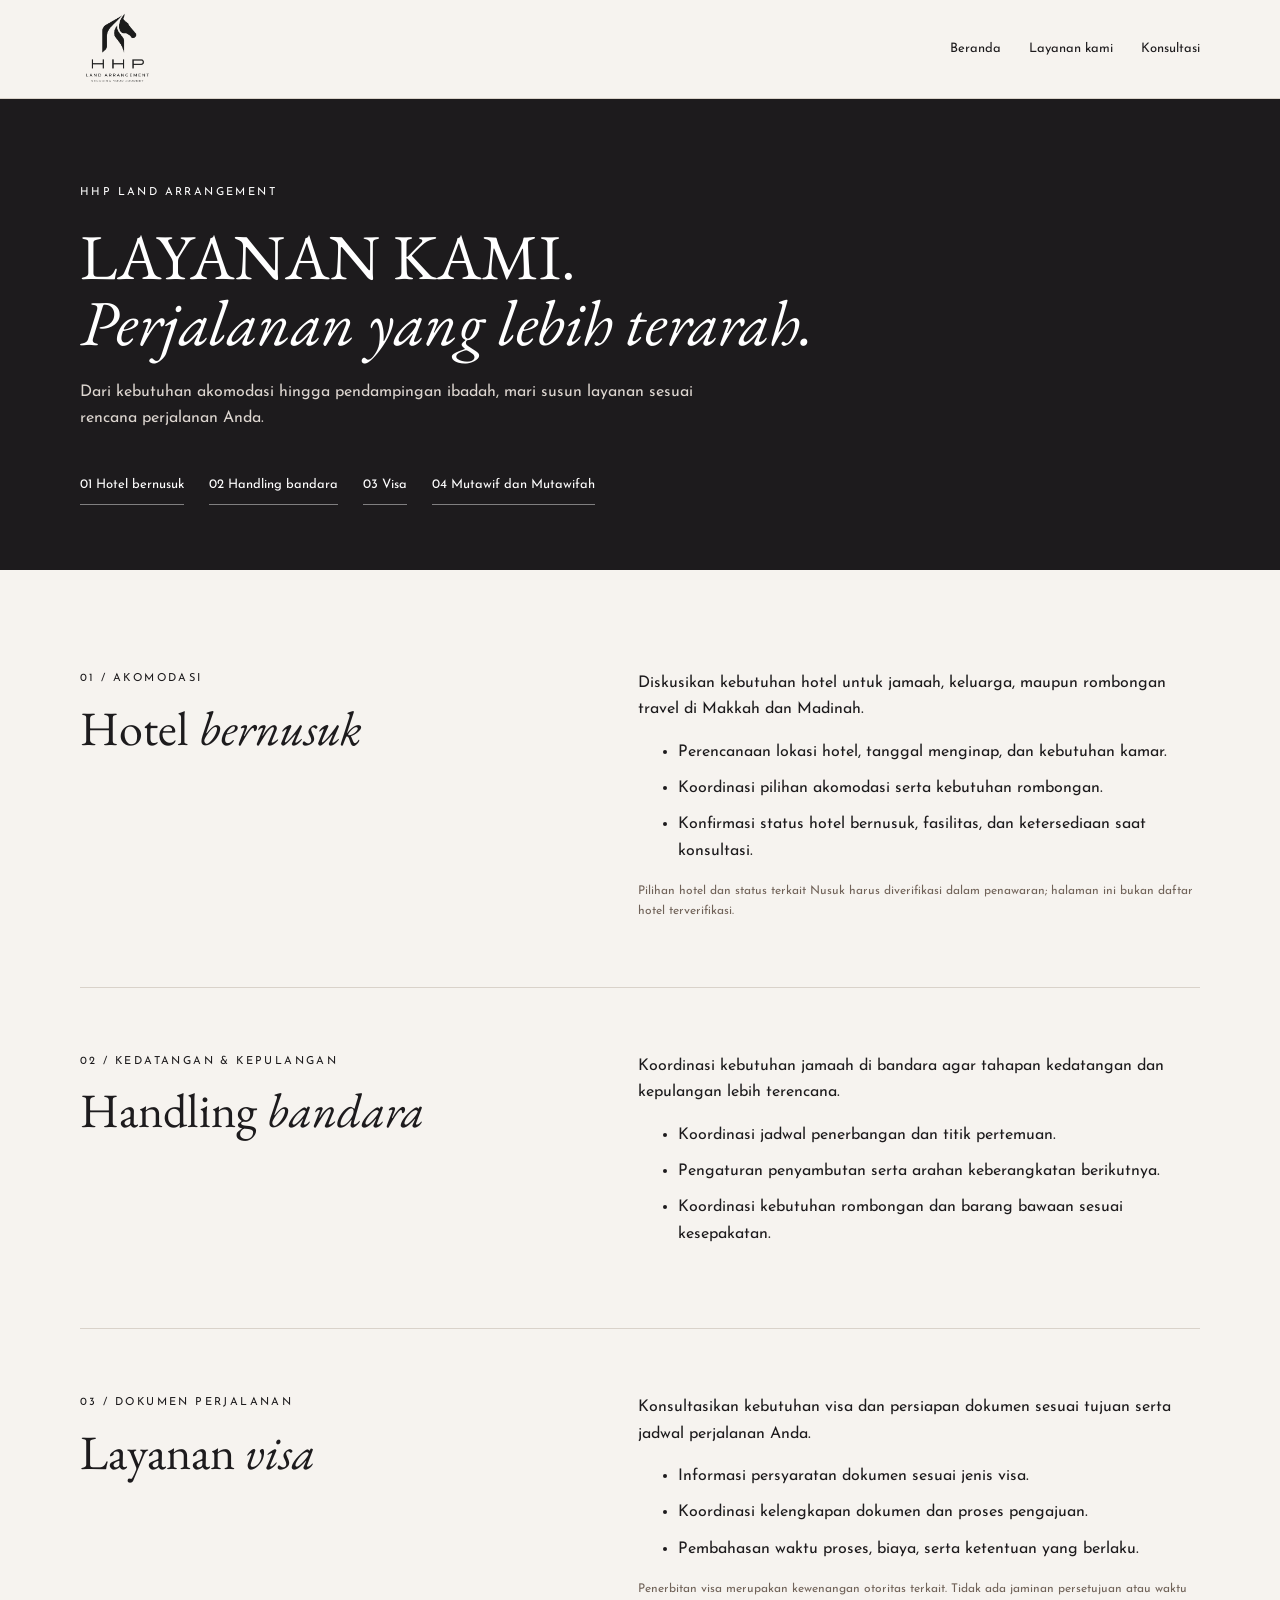
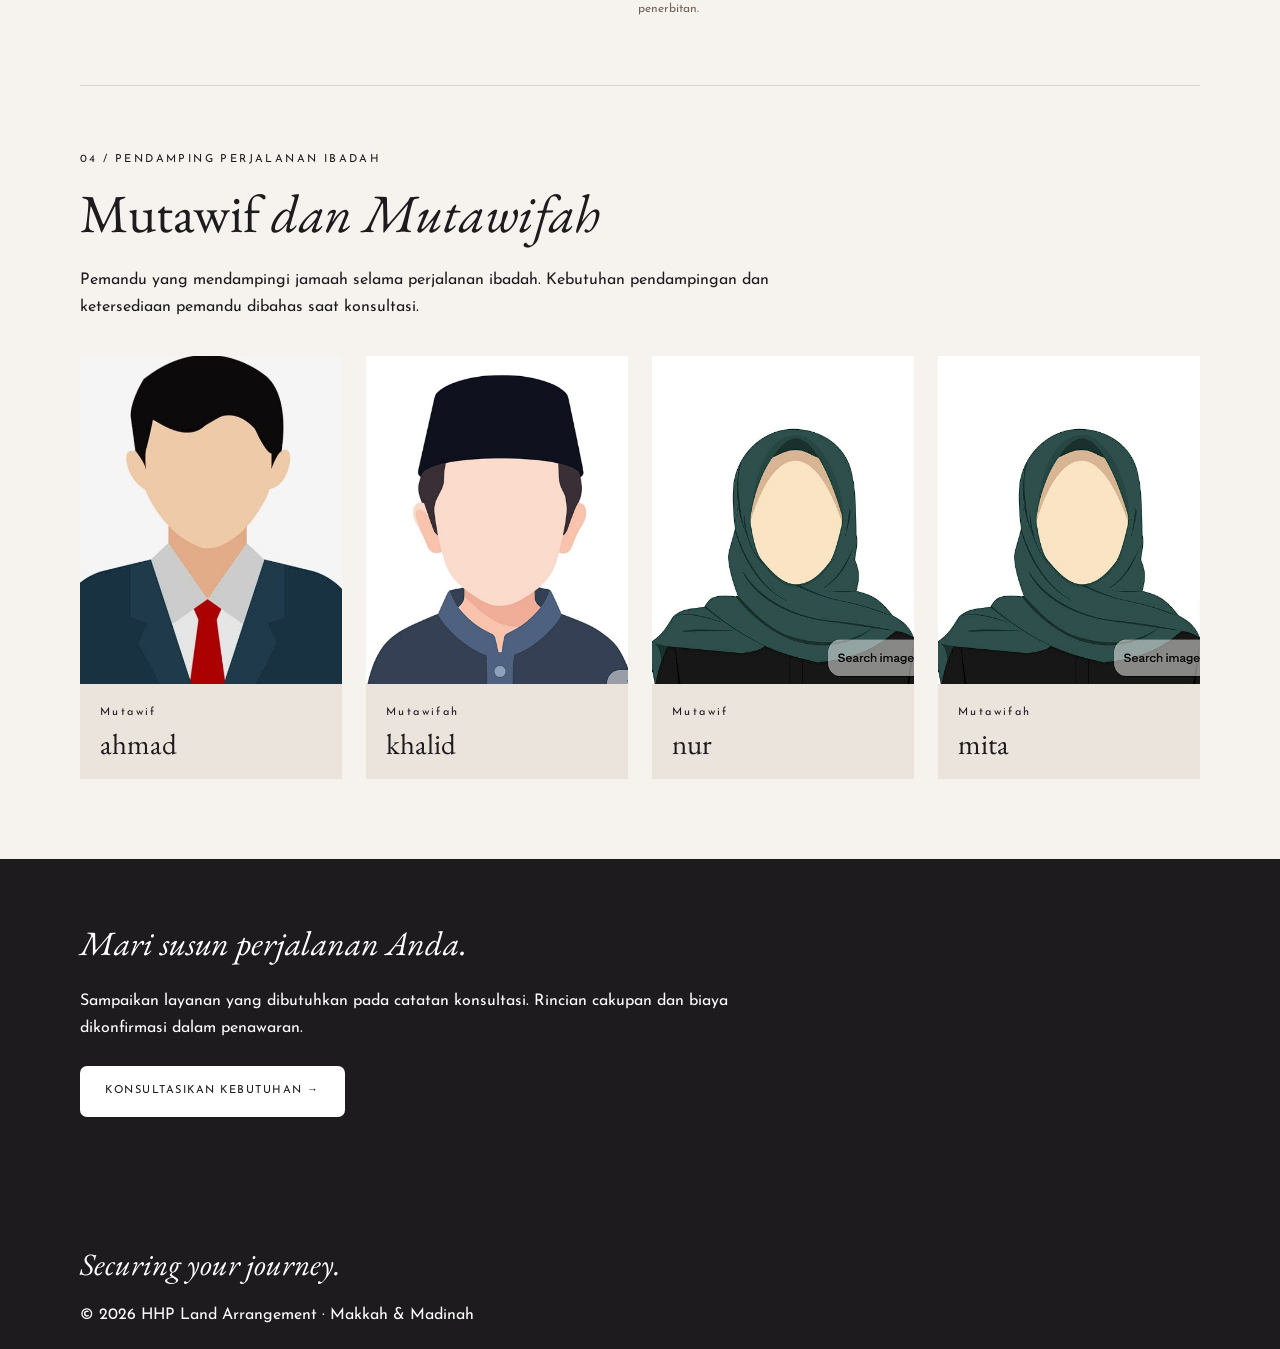
==== layanan.html @ d2921455 "update layanan kami" ====
<!doctype html><html lang="id"><head><meta charset="utf-8"><meta name="viewport" content="width=device-width,initial-scale=1"><title>Layanan kami — HHP Land Arrangement</title><link rel="icon" href="assets/logo-dark.png"><link rel="stylesheet" href="css/hhp.css"><link rel="stylesheet" href="css/services.css"></head><body><a class="skip" href="#main">Langsung ke konten</a><header class="page-header"><a class="page-brand" href="index.html"><img src="assets/logo-dark.png" alt="HHP Land Arrangement"></a><nav aria-label="Navigasi utama"><a href="index.html">Beranda</a><a href="layanan.html">Layanan kami</a><a href="index.html#konsultasi">Konsultasi</a></nav></header><main id="main">
<section class="service-hero section-dark"><div class="container"><p class="eyebrow">HHP LAND ARRANGEMENT</p><h1>LAYANAN KAMI.<br><em>Perjalanan yang lebih terarah.</em></h1><p>Dari kebutuhan akomodasi hingga pendampingan ibadah, mari susun layanan sesuai rencana perjalanan Anda.</p><nav class="service-jumps" aria-label="Daftar layanan"><a href="#hotel">01 Hotel bernusuk</a><a href="#bandara">02 Handling bandara</a><a href="#visa">03 Visa</a><a href="#pemandu">04 Mutawif dan Mutawifah</a></nav></div></section>
<div class="container service-details">
<section id="hotel" class="service-detail"><div><p class="eyebrow">01 / AKOMODASI</p><h2>Hotel <em>bernusuk</em></h2></div><div><p>Diskusikan kebutuhan hotel untuk jamaah, keluarga, maupun rombongan travel di Makkah dan Madinah.</p><ul><li>Perencanaan lokasi hotel, tanggal menginap, dan kebutuhan kamar.</li><li>Koordinasi pilihan akomodasi serta kebutuhan rombongan.</li><li>Konfirmasi status hotel bernusuk, fasilitas, dan ketersediaan saat konsultasi.</li></ul><p class="service-note">Pilihan hotel dan status terkait Nusuk harus diverifikasi dalam penawaran; halaman ini bukan daftar hotel terverifikasi.</p></div></section>
<section id="bandara" class="service-detail"><div><p class="eyebrow">02 / KEDATANGAN & KEPULANGAN</p><h2>Handling <em>bandara</em></h2></div><div><p>Koordinasi kebutuhan jamaah di bandara agar tahapan kedatangan dan kepulangan lebih terencana.</p><ul><li>Koordinasi jadwal penerbangan dan titik pertemuan.</li><li>Pengaturan penyambutan serta arahan keberangkatan berikutnya.</li><li>Koordinasi kebutuhan rombongan dan barang bawaan sesuai kesepakatan.</li></ul></div></section>
<section id="visa" class="service-detail"><div><p class="eyebrow">03 / DOKUMEN PERJALANAN</p><h2>Layanan <em>visa</em></h2></div><div><p>Konsultasikan kebutuhan visa dan persiapan dokumen sesuai tujuan serta jadwal perjalanan Anda.</p><ul><li>Informasi persyaratan dokumen sesuai jenis visa.</li><li>Koordinasi kelengkapan dokumen dan proses pengajuan.</li><li>Pembahasan waktu proses, biaya, serta ketentuan yang berlaku.</li></ul><p class="service-note">Penerbitan visa merupakan kewenangan otoritas terkait. Tidak ada jaminan persetujuan atau waktu penerbitan.</p></div></section>
<section id="pemandu" class="guide-section"><p class="eyebrow">04 / PENDAMPING PERJALANAN IBADAH</p><h2>Mutawif <em>dan Mutawifah</em></h2><p>Pemandu yang mendampingi jamaah selama perjalanan ibadah. Kebutuhan pendampingan dan ketersediaan pemandu dibahas saat konsultasi.</p>
<div class="guide-grid"><article class="guide-card"><img src="assets/guides/pemandu-1.png" alt="ahmad — Mutawif" loading="lazy" width="600" height="750"><div><p class="eyebrow">Mutawif</p><h3>ahmad</h3></div></article>
<article class="guide-card"><img src="assets/guides/pemandu-2.png" alt="khalid — Mutawifah" loading="lazy" width="600" height="750"><div><p class="eyebrow">Mutawifah</p><h3>khalid</h3></div></article>
<article class="guide-card"><img src="assets/guides/pemandu-3.png" alt="nur — Mutawif" loading="lazy" width="600" height="750"><div><p class="eyebrow">Mutawif</p><h3>nur</h3></div></article>
<article class="guide-card"><img src="assets/guides/pemandu-4.png" alt="mita — Mutawifah" loading="lazy" width="600" height="750"><div><p class="eyebrow">Mutawifah</p><h3>mita</h3></div></article></div>
</section></div><section class="section-dark service-cta"><div class="container"><p class="italic-label">Mari susun perjalanan Anda.</p><p>Sampaikan layanan yang dibutuhkan pada catatan konsultasi. Rincian cakupan dan biaya dikonfirmasi dalam penawaran.</p><a class="button light" href="index.html#konsultasi">KONSULTASIKAN KEBUTUHAN →</a></div></section>
</main><footer class="footer section-dark"><div class="container"><p class="italic-label">Securing your journey.</p><p>© 2026 HHP Land Arrangement · Makkah & Madinah</p></div></footer></body></html>
---- css/hhp.css ----
@import url("fonts.css");
:root{--ink:#1d1b1d;--paper:#f6f3ef;--red:#861321;--green:#184c3b;--line:#d9d2ca;--serif:Garamond,'EB Garamond','Times New Roman',serif;--sans:'Josefin Sans',sans-serif}*{box-sizing:border-box}html{scroll-behavior:smooth;scroll-padding-top:100px}body{margin:0;background:var(--paper);color:var(--ink);font-family:var(--sans);font-size:16px;line-height:1.65}h1,h2,h3,p{margin:0}h1,h2,h3{font-family:var(--serif);font-weight:400;line-height:1.04}h2{font-size:clamp(38px,4.2vw,65px)}h3{font-size:31px}em{font-weight:400}a{color:inherit;text-decoration:none}button,input,textarea,select{font:inherit}button,a,input,textarea,select{-webkit-tap-highlight-color:transparent}button{cursor:pointer}img,video{max-width:100%;display:block}img{object-fit:cover}p+p{margin-top:20px}a:focus-visible,button:focus-visible,input:focus-visible,textarea:focus-visible,select:focus-visible,summary:focus-visible{outline:3px solid #b77d46;outline-offset:5px}.container{width:min(1120px,calc(100% - 80px));margin:auto}.section-light{background:var(--paper)}.section-dark{background:var(--ink);color:white}.eyebrow{font-family:var(--sans);font-size:11px;letter-spacing:2.4px;line-height:1.6}.italic-label{font-family:var(--serif);font-style:italic;font-size:34px;line-height:1.15}.button{display:inline-flex;align-items:center;justify-content:space-between;gap:28px;min-height:50px;border:1px solid transparent;border-radius:7px;padding:16px 24px;font-family:var(--sans);font-size:11px;line-height:1.5;letter-spacing:1.5px;transition:background .2s,transform .2s}.button:hover{transform:translateY(-3px)}.button span{font-size:21px;line-height:1}.button.light{background:#fff;color:var(--ink)}.button.light:hover{background:#e8e2da}.button.dark{background:var(--ink);color:#fff}.button.dark:hover{background:#48353a}.text-link{display:inline-block;font:11px var(--sans);letter-spacing:1.5px;border:0;border-bottom:1px solid currentColor;padding:9px 0;background:none;color:inherit}.skip{position:fixed;top:-100px;left:15px;z-index:100;background:#fff;padding:15px;color:#111}.skip:focus{top:10px}.header{position:absolute;top:0;width:100%;z-index:20;color:white;transition:background .25s}.header.scrolled{position:fixed;background:rgba(246,243,239,.97);color:var(--ink);box-shadow:0 1px 0 #ddd}.nav{height:97px;display:flex;align-items:center;justify-content:center;gap:43px;margin:auto;max-width:1100px}.nav>a:not(.brand){font-size:10px;letter-spacing:1.5px}.nav>a:not(.brand):hover{opacity:.6}.brand{width:86px;height:81px;margin:0 5px}.brand img{width:100%;height:100%;object-fit:contain}.header.scrolled .brand img{filter:invert(1)}.menu-toggle{display:none}.mobile-nav{background:var(--paper);color:var(--ink);padding:12px 25px 25px}.mobile-nav a{display:block;padding:9px 0}.hero{min-height:760px;height:90vh;max-height:1000px;background:var(--ink);color:white;position:relative;overflow:hidden}.hero-ambient{position:absolute;width:38%;height:100%;left:0;top:0}.hero-ambient video{width:100%;height:100%;object-fit:cover;filter:grayscale(1);opacity:.43}.hero-ambient:after{content:'';position:absolute;inset:0;background:linear-gradient(0deg,rgba(29,27,29,.24),transparent)}.hero-inner{position:relative;display:grid;grid-template-columns:420px 1fr;gap:70px;align-items:center;width:min(1050px,calc(100% - 100px));height:100%;margin:auto;padding:125px 0 90px}.hero-film{width:350px;margin-left:65px;box-shadow:0 20px 60px #0002}.hero-film video{width:100%;height:430px;object-fit:cover}.film-caption{background:var(--green);padding:14px 12px;font-size:11px;letter-spacing:1.3px;text-align:center}.film-caption span{font-size:9px;display:block;letter-spacing:3px}.hero-copy{max-width:470px}.hero-copy .eyebrow{margin-bottom:24px}.hero h1{font-size:clamp(36px,3.5vw,54px);line-height:1.04}.hero h1 em{display:block;text-transform:none}.hero-copy>p:not(.eyebrow){font-size:15px;max-width:420px;line-height:1.85;margin-top:25px}.hero-copy .button{margin-top:29px}.hero-bottom{position:absolute;bottom:30px;left:50%;transform:translateX(-50%);font-size:9px;letter-spacing:3px;white-space:nowrap;opacity:.6}.motion-control{position:absolute;bottom:25px;left:25px;border:1px solid #ffffff65;background:#1d1b1d80;color:#fff;padding:7px 12px;font-size:10px;letter-spacing:1px}.motion-control span{margin-left:8px}.side-label{position:fixed;right:0;top:42%;z-index:15;background:var(--paper);color:var(--ink);border:1px solid #999;font-size:9px;letter-spacing:1.5px;writing-mode:vertical-rl;padding:18px 8px}.intro{padding:90px 0 75px}.intro-grid{display:grid;grid-template-columns:1fr 1fr .83fr;gap:42px;align-items:start}.intro-heading{text-align:center}.intro-heading .eyebrow{margin:0 0 25px;font-size:9px;letter-spacing:1.6px}.intro-heading h2{font-size:37px;line-height:1.14;margin:0 -25px 30px}.intro-heading h2 em{font-size:42px;white-space:nowrap}.small-photo{width:75%;height:220px;margin-left:auto}.small-photo img{width:100%;height:100%}.intro-tall{padding-top:5px}.intro-tall>img{width:100%;height:505px}.image-note{display:block;font:italic 19px var(--serif);text-align:center;margin:14px -20px}.intro-aside{padding-top:45px}.intro-aside>img{height:208px;width:100%;object-position:50% 35%}.intro-aside h3{margin:24px 0 20px;font-size:31px;font-style:italic;line-height:1.03}.intro-aside p{font-size:14px}.intro-aside .text-link{margin-top:18px;font-size:9px}.ticker{background:var(--red);color:#fff;overflow:hidden;padding:13px 0;font-size:12px;letter-spacing:1px;white-space:nowrap}.ticker>div{display:inline-block;animation:ticker 38s linear infinite}@keyframes ticker{to{transform:translateX(-50%)}}.services{position:relative;overflow:hidden;text-align:center;padding:110px 0 100px}.watermark{position:absolute;font:400 480px var(--serif);color:#ffffff03;left:50%;top:-110px;transform:translateX(-50%);pointer-events:none}.services-inner{position:relative}.services h2{margin-top:25px;font-size:57px}.services h2 em{font-size:58px}.section-lead{max-width:540px;margin:25px auto 0;font-size:15px}.service-grid{display:grid;grid-template-columns:repeat(3,1fr);gap:45px;text-align:left;margin:65px 0 45px}.service-grid article{border-top:1px solid #ffffff45;padding-top:20px}.number{font-size:11px;color:#c4b5aa;letter-spacing:2px}.service-grid h3{margin:20px 0 15px;font-size:31px}.service-grid p{font-size:14px;color:#e1dbd7}.about{padding:115px 0}.about-grid{display:grid;grid-template-columns:1fr 1fr;gap:90px;align-items:center}.about-visual{position:relative;padding:0 22px 24px 0}.about-visual:after{content:'';position:absolute;z-index:0;right:0;bottom:0;width:80%;height:80%;border:1px solid #b9afa3}.about-visual img{position:relative;z-index:1;width:100%;height:540px}.photo-tag{position:relative;display:block;z-index:1;font-size:9px;letter-spacing:1.5px;padding:15px 0 0;background:var(--paper)}.about-copy h2{font-size:46px;margin:15px 0 28px}.about-copy p:not(.italic-label):not(.micro){font-size:15px}.about-copy .button{margin:28px 0}.micro{font-size:9px;letter-spacing:1.4px}.statement{padding:100px 0;text-align:center}.statement h2{font-size:clamp(38px,4.7vw,68px);margin:25px 0 30px}.statement .italic-label{font-size:29px;color:#d9cfc9}.destinations{padding:100px 0 70px}.section-title{text-align:center;margin-bottom:60px}.section-title h2{margin-top:20px;font-size:49px}.destination-grid{display:grid;grid-template-columns:1fr 1fr;gap:55px}.destination-image{position:relative;height:455px;overflow:hidden}.destination-image img{width:100%;height:100%;object-position:center 48%;transition:transform .7s}.destination-card:hover .destination-image img{transform:scale(1.035)}.destination-image>span{position:absolute;bottom:0;left:0;right:0;padding:25px;color:#fff;background:linear-gradient(transparent,#0009);font-size:11px;letter-spacing:2px}.destination-copy{padding:28px 0 0}.destination-copy h3{font-size:33px}.destination-copy h3 em{display:block;font-size:28px}.destination-copy p{margin:20px 0 15px;font-size:14px}.city-art{height:455px;background:#dcd6ca;position:relative;overflow:hidden;display:flex;flex-direction:column;align-items:center;justify-content:center;color:#315044}.city-art:before,.city-art:after{content:'';position:absolute;border:1px solid #31504435;width:230px;height:350px;border-radius:130px 130px 0 0;bottom:-75px}.city-art:after{width:260px;height:370px}.city-art .city-arabic{font-family:serif;font-size:35px;margin-bottom:20px}.city-art p{font-size:9px;letter-spacing:3px;z-index:1}.city-art h3{font-size:79px;font-style:italic;margin:10px 0;z-index:1}.city-art small{font-size:9px;letter-spacing:4px;z-index:1}.destination-note{font-size:11px;opacity:.7;text-align:center;margin:40px auto 0;max-width:740px}.process{padding:40px 0 100px}.process>.container{border-top:1px solid var(--line);padding-top:65px}.process h2{font-size:47px;margin:20px 0 45px}.steps{display:grid;grid-template-columns:repeat(4,1fr);gap:32px}.steps article{border-top:1px solid var(--line);padding-top:18px}.steps span{font:italic 39px var(--serif);color:#9a8576}.steps h3{font-size:27px;margin:13px 0}.steps p{font-size:13px}.collab{text-align:center;padding:90px 0}.collab h2{font-size:clamp(60px,8vw,112px);margin:20px 0}.collab p:not(.eyebrow){font-size:15px}.collab .button{margin-top:30px}.consult{padding:110px 0 80px}.consult-grid{display:grid;grid-template-columns:1fr 1fr;gap:100px}.consult h2{font-size:53px;margin:25px 0}.consult-grid>div>p:not(.italic-label){font-size:15px}.contact-note{font-size:12px;border-left:2px solid var(--red);padding:0 0 0 18px;margin-top:35px;color:#655954}.inquiry-form label{display:block;font-size:12px;letter-spacing:.3px;margin-bottom:18px}.inquiry-form input,.inquiry-form select,.inquiry-form textarea{display:block;width:100%;border:0;border-bottom:1px solid #bdb3a9;background:transparent;border-radius:0;color:var(--ink);padding:11px 0;font-size:14px;min-height:44px}.inquiry-form textarea{resize:vertical}.form-row{display:grid;grid-template-columns:1fr 1fr;gap:25px}.inquiry-form .button{width:100%;margin-top:6px}.form-status{font-size:12px;margin-top:15px}.summary{border:1px solid var(--line);padding:20px;margin-top:15px}.faq{padding:30px 0 100px}.faq-grid{display:grid;grid-template-columns:1fr 1.25fr;gap:80px;border-top:1px solid var(--line);padding-top:60px}.faq h2{font-size:38px}.faq details{border-bottom:1px solid var(--line);padding:18px 0}.faq summary{cursor:pointer;font-size:14px;list-style:none;position:relative;padding-right:26px}.faq summary:after{content:'+';position:absolute;right:4px;font-size:20px;top:-5px}.faq details[open] summary:after{content:'−'}.faq details p{font-size:13px;padding:15px 15px 0 0}.footer{padding:65px 0 20px}.footer-grid{display:grid;grid-template-columns:1fr .8fr 1.3fr;gap:75px;align-items:center}.footer-logo{width:170px;display:block}.footer-logo img{width:100%;object-fit:contain}.footer .italic-label{font-size:31px;margin-bottom:15px}.footer-grid>div>a{display:block;font-size:13px;padding:4px 0}.footer-message h2{font-size:47px;margin:18px 0}.footer-message>p:last-child{font-size:12px;color:#cbc3bf;max-width:240px}.footer-bottom{border-top:1px solid #ffffff25;display:flex;justify-content:space-between;gap:20px;margin-top:55px;padding-top:22px;font-size:9px;letter-spacing:.8px;color:#c3bcb8}.reveal{opacity:1}.js-ready .reveal{opacity:0;transform:translateY(22px);transition:opacity .8s ease,transform .8s ease}.js-ready .reveal.visible{opacity:1;transform:none}body.motion-paused .ticker>div{animation-play-state:paused}
@media(min-width:1600px){.hero-inner{width:1130px;grid-template-columns:470px 1fr;gap:80px}.hero-film{width:385px}.hero-film video{height:475px}.hero h1{font-size:57px}}
@media(max-width:1000px){.nav{gap:25px}.hero-inner{width:calc(100% - 80px);grid-template-columns:43% 1fr;gap:35px}.hero-film{margin-left:15px;width:100%}.hero-film video{height:410px}.hero h1{font-size:38px}.intro-grid{gap:25px}.intro-heading h2{font-size:29px}.intro-heading h2 em{font-size:33px}.intro-aside h3{font-size:26px}.intro-tall>img{height:450px}.intro-aside>img{height:180px}.about-grid{gap:45px}.about-copy h2{font-size:39px}.consult-grid{gap:50px}.footer-grid{gap:40px}.steps{gap:20px}.steps h3{font-size:24px}.faq-grid{gap:40px}}
@media(max-width:700px){html{scroll-padding-top:80px}.container{width:calc(100% - 44px)}.header .nav{height:78px;padding:0 23px;justify-content:space-between}.nav>a:not(.brand){display:none}.brand{width:62px;height:65px;margin:0}.menu-toggle{display:flex;align-items:center;gap:14px;border:0;background:none;color:inherit;font-size:10px;letter-spacing:2px}.menu-toggle span{font-size:21px}.hero{height:auto;min-height:0;max-height:none;padding:110px 0 75px}.hero-ambient{width:100%;height:55%;opacity:.48}.hero-inner{display:flex;flex-direction:column;width:calc(100% - 44px);gap:33px;padding:0;align-items:stretch}.hero-film{width:70%;max-width:300px;margin:auto}.hero-film video{height:310px}.film-caption{font-size:9px;padding:10px}.film-caption span{font-size:8px}.hero-copy{max-width:470px;margin:auto;text-align:center}.hero-copy .eyebrow{font-size:9px;margin-bottom:15px}.hero h1{font-size:38px}.hero-copy>p:not(.eyebrow){font-size:14px;margin-top:20px}.hero-copy .button{margin-top:22px}.hero-bottom{bottom:23px;font-size:7px;letter-spacing:1.6px}.motion-control{left:12px;bottom:48px;font-size:8px;padding:4px 8px}.side-label{display:none}.intro{padding:65px 0 55px}.intro-grid{grid-template-columns:1fr 1fr;gap:25px 18px}.intro-heading{grid-column:1/-1}.intro-heading h2{font-size:34px;margin:0 0 25px}.intro-heading h2 em{font-size:40px}.small-photo{display:none}.intro-tall{padding:0}.intro-tall>img{height:340px}.image-note{font-size:15px;margin:10px 0}.intro-aside{padding-top:25px}.intro-aside>img{height:145px}.intro-aside h3{font-size:26px}.intro-aside p{font-size:12px}.intro-aside .text-link{font-size:8px;line-height:1.7}.ticker{font-size:10px;padding:10px 0}.services{padding:70px 0}.services h2{font-size:40px}.services h2 em{font-size:44px}.section-lead{font-size:13px}.service-grid{grid-template-columns:1fr;gap:28px;margin:40px 0}.service-grid h3{margin:10px 0;font-size:30px}.service-grid p{font-size:14px}.watermark{font-size:270px;top:-30px}.about{padding:65px 0}.about-grid{grid-template-columns:1fr;gap:40px}.about-visual{width:87%;margin:auto}.about-visual img{height:390px}.photo-tag{font-size:7px}.about-copy h2{font-size:40px}.statement{padding:65px 0}.statement h2{font-size:36px}.statement .italic-label{font-size:27px}.destinations{padding:65px 0 40px}.section-title{margin-bottom:35px}.section-title h2{font-size:37px}.section-title .eyebrow{font-size:9px}.destination-grid{grid-template-columns:1fr;gap:45px}.destination-image,.city-art{height:390px}.destination-copy h3{font-size:33px}.destination-copy h3 em{display:inline;font-size:25px}.destination-note{text-align:left;font-size:10px}.process{padding:20px 0 65px}.process>.container{padding-top:40px}.process h2{font-size:38px;margin:20px 0 30px}.steps{grid-template-columns:1fr 1fr;gap:27px 20px}.steps h3{font-size:26px}.steps p{font-size:12px}.collab{padding:65px 0}.collab h2{font-size:57px}.collab p:not(.eyebrow){font-size:13px}.consult{padding:65px 0 40px}.consult-grid{grid-template-columns:1fr;gap:40px}.consult h2{font-size:45px;margin:20px 0}.consult .italic-label{font-size:30px}.contact-note{margin-top:22px}.form-row{gap:15px}.faq{padding:20px 0 65px}.faq-grid{grid-template-columns:1fr;gap:25px;padding-top:40px}.faq h2{font-size:36px}.footer{padding:50px 0 25px}.footer-grid{grid-template-columns:1fr 1fr;gap:30px}.footer-logo{width:135px}.footer-message{grid-column:1/-1;border-top:1px solid #ffffff25;padding-top:30px}.footer-message h2{font-size:42px}.footer-bottom{flex-wrap:wrap;font-size:8px;margin-top:30px;gap:15px}.footer-bottom>span:nth-child(2){display:none}}
@media(prefers-reduced-motion:reduce){html{scroll-behavior:auto}*,*:before,*:after{animation:none!important;transition:none!important}.js-ready .reveal{opacity:1;transform:none}}
---- css/services.css ----
.page-header{display:flex;justify-content:space-between;align-items:center;gap:24px;padding:12px max(22px,calc((100% - 1120px)/2));background:var(--paper);border-bottom:1px solid var(--line)}.page-brand img{width:74px;height:74px;object-fit:contain}.page-header nav{display:flex;gap:28px;font-size:13px}.service-hero{padding:85px 0 65px}.service-hero h1{font-size:clamp(40px,5vw,70px);margin:22px 0}.service-hero>div>p:last-of-type{max-width:650px;color:#dcd5cf}.service-jumps{display:flex;flex-wrap:wrap;gap:12px 25px;margin-top:35px;font-size:13px}.service-jumps a{border-bottom:1px solid #ffffff70;padding:8px 0}.service-details{padding:35px 0 80px}.service-detail{display:grid;grid-template-columns:1fr 1.15fr;gap:70px;padding:65px 0;border-bottom:1px solid var(--line);scroll-margin-top:25px}.service-detail h2{font-size:48px;margin-top:16px}.service-detail li{margin:10px 0}.service-note{font-size:12px;color:#706258;margin-top:18px}.guide-section{padding-top:65px;scroll-margin-top:25px}.guide-section h2{margin:18px 0 25px}.guide-section>p{max-width:760px}.guide-grid{display:grid;grid-template-columns:repeat(4,minmax(0,1fr));gap:24px;margin-top:36px}.guide-card{background:#eae4dd;overflow:hidden}.guide-card img{width:100%;height:auto;aspect-ratio:4/5;object-fit:cover}.guide-card>div{padding:20px}.guide-card h3{font-size:29px;margin-top:8px;overflow-wrap:anywhere}.guide-empty{border:1px solid var(--line);padding:30px;margin-top:30px;color:#706258}.service-cta{padding:65px 0}.service-cta p{max-width:700px;margin-bottom:25px}.admin-area{padding:55px 0 80px}.admin-area h1{font-size:52px;margin-bottom:20px}.admin-area h2{font-size:34px}.login-card{max-width:500px;margin:auto}.admin-form{margin-top:24px}.admin-form label{display:block;font-size:14px;margin:16px 0}.admin-form input:not([type=checkbox]),.admin-form select{display:block;width:100%;padding:12px;border:1px solid #c6bcb1;background:white;border-radius:4px;min-height:46px}.admin-form input[type=file]{font-size:12px}.admin-form .check{display:flex;align-items:center;gap:10px}.check input{width:18px;height:18px}.admin-top{display:flex;align-items:center;justify-content:space-between;gap:20px}.admin-panel{padding:28px;background:#eee8e1;border:1px solid var(--line);border-radius:8px;margin:30px 0 0}.admin-list-title{margin-top:50px}.admin-guide-grid{display:grid;grid-template-columns:repeat(2,minmax(0,1fr));gap:24px}.admin-photo{width:100%;height:280px;object-fit:contain;background:#dcd5cd}.delete-guide{border-top:1px solid #c6bcb1;padding-top:20px;margin-top:25px;font-size:13px}.delete-guide summary{cursor:pointer}.delete-guide p{margin:15px 0}.danger{background:#861321;color:white}.alert,.success{padding:15px 20px;margin:24px 0;border:1px solid #861321;background:#ffeded}.success{background:#e5f2e8;border-color:#184c3b}.alert ul{margin:0}.service-summary{grid-template-columns:repeat(4,1fr);gap:28px}.service-summary h3{font-size:28px}@media(max-width:900px){.guide-grid,.service-summary{grid-template-columns:repeat(2,minmax(0,1fr))}.service-detail{gap:30px}}@media(max-width:700px){.page-header{gap:12px}.page-header nav{gap:13px;font-size:11px}.page-brand img{width:55px;height:55px}.service-hero{padding:50px 0}.service-jumps{flex-direction:column;align-items:flex-start}.service-detail{grid-template-columns:1fr;gap:25px;padding:40px 0}.service-detail h2{font-size:38px}.guide-grid{gap:14px}.guide-card>div{padding:14px}.guide-card h3{font-size:24px}.admin-guide-grid{grid-template-columns:1fr}.admin-panel{padding:20px}.admin-area h1{font-size:39px}.service-summary{grid-template-columns:1fr}}
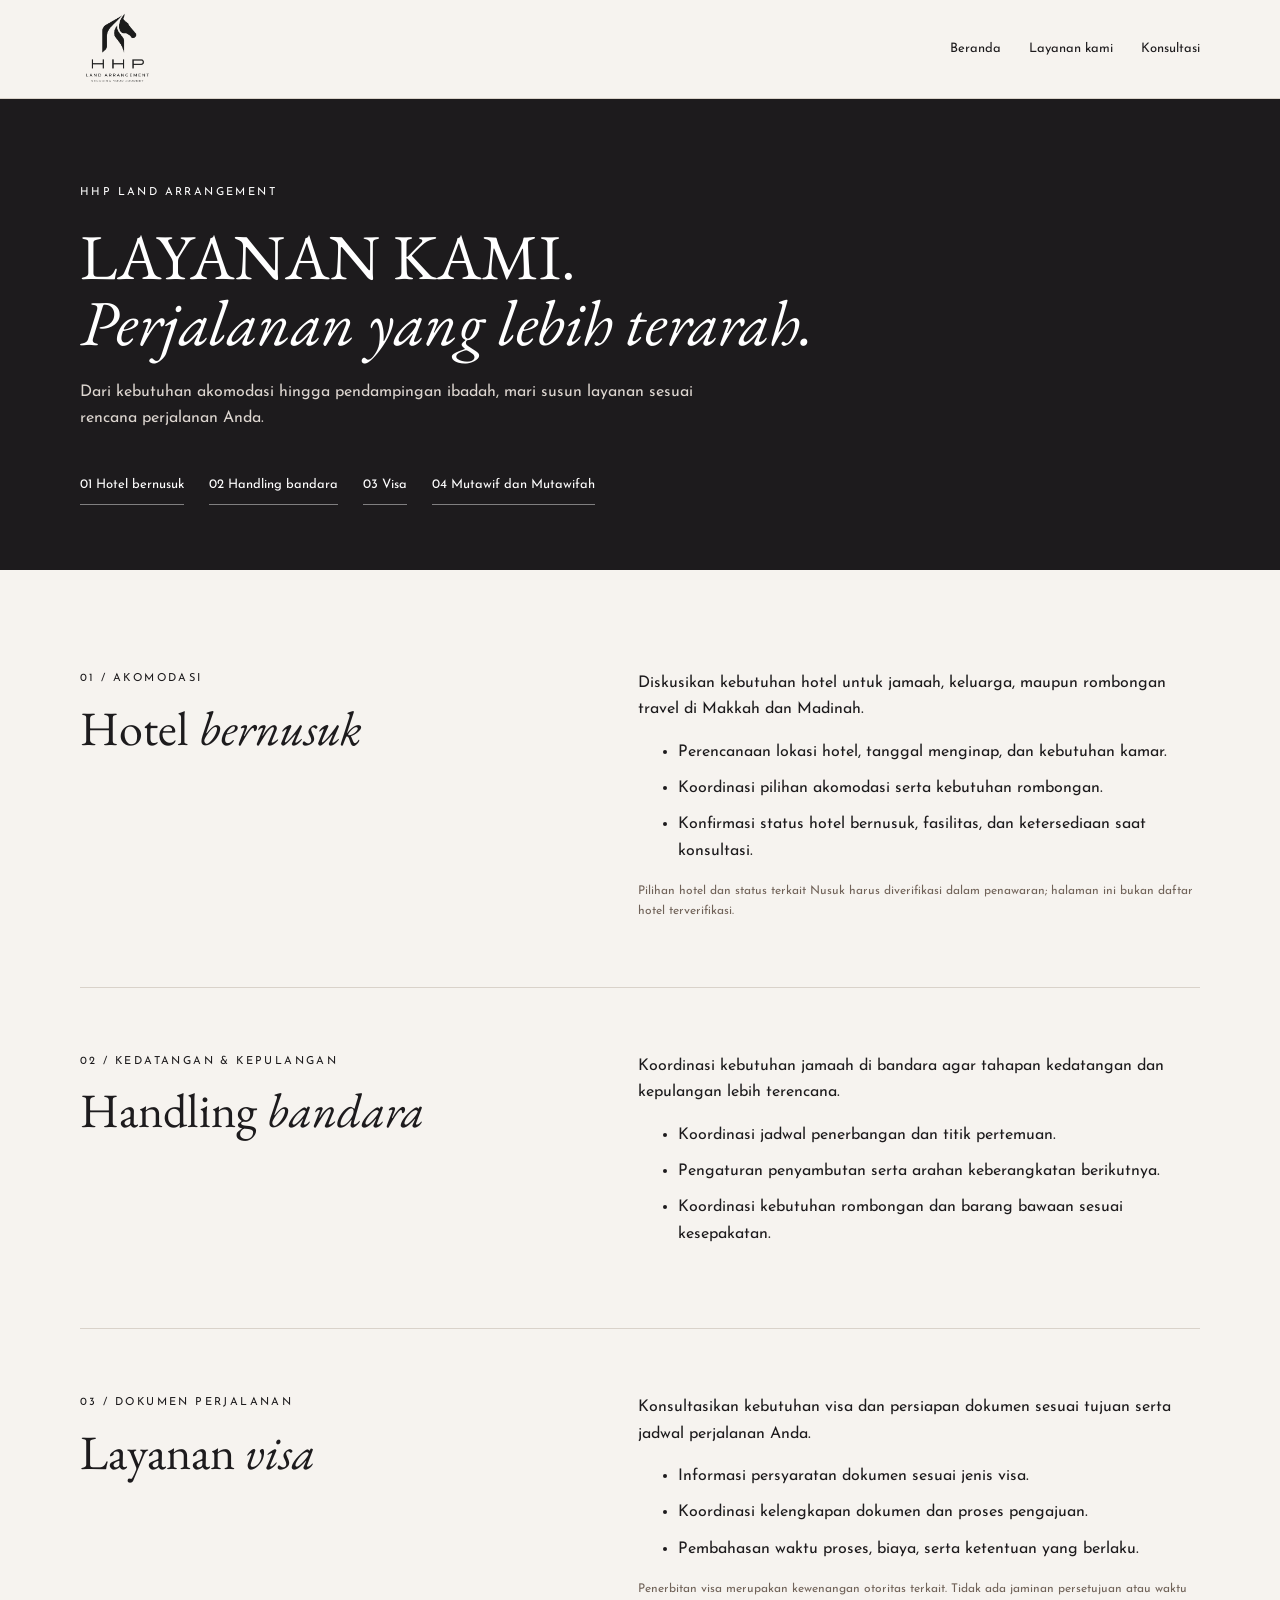
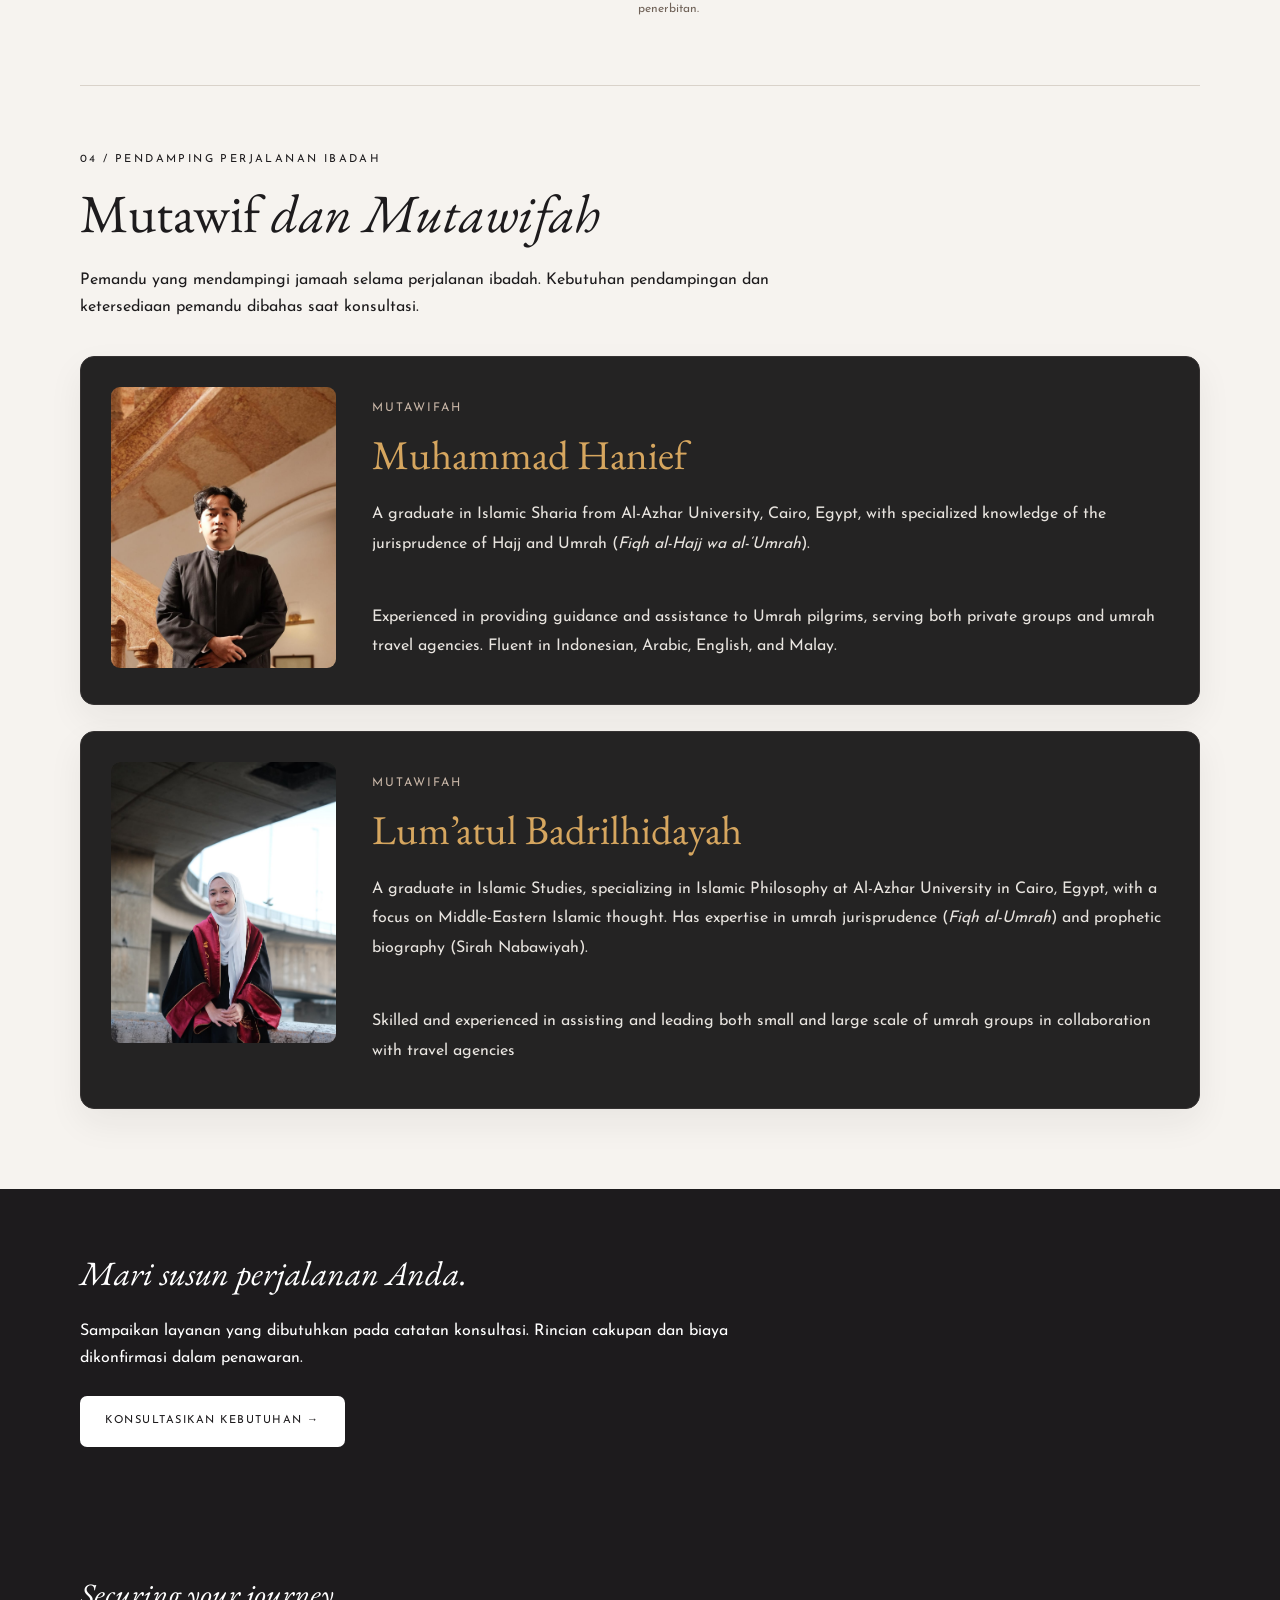
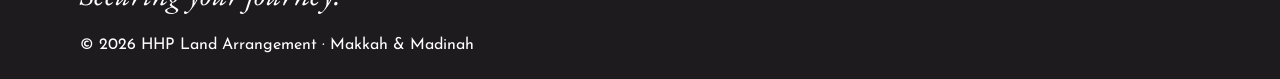
==== commit 40e6e519: "update guide" ====
--- a/layanan.html
+++ b/layanan.html
@@ -5,9 +5,15 @@
 <section id="bandara" class="service-detail"><div><p class="eyebrow">02 / KEDATANGAN & KEPULANGAN</p><h2>Handling <em>bandara</em></h2></div><div><p>Koordinasi kebutuhan jamaah di bandara agar tahapan kedatangan dan kepulangan lebih terencana.</p><ul><li>Koordinasi jadwal penerbangan dan titik pertemuan.</li><li>Pengaturan penyambutan serta arahan keberangkatan berikutnya.</li><li>Koordinasi kebutuhan rombongan dan barang bawaan sesuai kesepakatan.</li></ul></div></section>
 <section id="visa" class="service-detail"><div><p class="eyebrow">03 / DOKUMEN PERJALANAN</p><h2>Layanan <em>visa</em></h2></div><div><p>Konsultasikan kebutuhan visa dan persiapan dokumen sesuai tujuan serta jadwal perjalanan Anda.</p><ul><li>Informasi persyaratan dokumen sesuai jenis visa.</li><li>Koordinasi kelengkapan dokumen dan proses pengajuan.</li><li>Pembahasan waktu proses, biaya, serta ketentuan yang berlaku.</li></ul><p class="service-note">Penerbitan visa merupakan kewenangan otoritas terkait. Tidak ada jaminan persetujuan atau waktu penerbitan.</p></div></section>
 <section id="pemandu" class="guide-section"><p class="eyebrow">04 / PENDAMPING PERJALANAN IBADAH</p><h2>Mutawif <em>dan Mutawifah</em></h2><p>Pemandu yang mendampingi jamaah selama perjalanan ibadah. Kebutuhan pendampingan dan ketersediaan pemandu dibahas saat konsultasi.</p>
-<div class="guide-grid"><article class="guide-card"><img src="assets/guides/pemandu-1.png" alt="ahmad — Mutawif" loading="lazy" width="600" height="750"><div><p class="eyebrow">Mutawif</p><h3>ahmad</h3></div></article>
-<article class="guide-card"><img src="assets/guides/pemandu-2.png" alt="khalid — Mutawifah" loading="lazy" width="600" height="750"><div><p class="eyebrow">Mutawifah</p><h3>khalid</h3></div></article>
-<article class="guide-card"><img src="assets/guides/pemandu-3.png" alt="nur — Mutawif" loading="lazy" width="600" height="750"><div><p class="eyebrow">Mutawif</p><h3>nur</h3></div></article>
-<article class="guide-card"><img src="assets/guides/pemandu-4.png" alt="mita — Mutawifah" loading="lazy" width="600" height="750"><div><p class="eyebrow">Mutawifah</p><h3>mita</h3></div></article></div>
+<div class="guide-profiles">
+<article class="guide-profile" aria-labelledby="guide-name-2">
+<div class="guide-profile-photo"><img src="assets/guides/profil-2.jpg" alt="Muhammad Hanief — Mutawifah" loading="lazy" width="600" height="750"></div>
+<div class="guide-profile-content"><p class="guide-profile-category">Mutawifah</p><h3 id="guide-name-2">Muhammad Hanief</h3>
+<div class="guide-bio">A graduate in Islamic Sharia from Al-Azhar University, Cairo, Egypt, with specialized knowledge of the jurisprudence of Hajj and Umrah (<em>Fiqh al-Hajj wa al-‘Umrah</em>). <p><br></p><p>Experienced in providing guidance and assistance to Umrah pilgrims, serving both private groups and umrah travel agencies. Fluent in Indonesian, Arabic, English, and Malay.</p></div></div></article>
+<article class="guide-profile" aria-labelledby="guide-name-5">
+<div class="guide-profile-photo"><img src="assets/guides/profil-5.jpg" alt="Lum’atul Badrilhidayah — Mutawifah" loading="lazy" width="600" height="750"></div>
+<div class="guide-profile-content"><p class="guide-profile-category">Mutawifah</p><h3 id="guide-name-5">Lum’atul Badrilhidayah</h3>
+<div class="guide-bio">A graduate in Islamic Studies, specializing in Islamic Philosophy at Al-Azhar University in Cairo, Egypt, with a focus on Middle-Eastern Islamic thought. Has expertise in umrah jurisprudence (<em>Fiqh al-Umrah</em>) and prophetic biography (Sirah Nabawiyah).<p><br></p><p>Skilled and experienced in assisting and leading both small and large scale of umrah groups in collaboration with travel agencies</p></div></div></article>
+</div>
 </section></div><section class="section-dark service-cta"><div class="container"><p class="italic-label">Mari susun perjalanan Anda.</p><p>Sampaikan layanan yang dibutuhkan pada catatan konsultasi. Rincian cakupan dan biaya dikonfirmasi dalam penawaran.</p><a class="button light" href="index.html#konsultasi">KONSULTASIKAN KEBUTUHAN →</a></div></section>
 </main><footer class="footer section-dark"><div class="container"><p class="italic-label">Securing your journey.</p><p>© 2026 HHP Land Arrangement · Makkah & Madinah</p></div></footer></body></html>
--- a/css/services.css
+++ b/css/services.css
@@ -1 +1,19 @@
-.page-header{display:flex;justify-content:space-between;align-items:center;gap:24px;padding:12px max(22px,calc((100% - 1120px)/2));background:var(--paper);border-bottom:1px solid var(--line)}.page-brand img{width:74px;height:74px;object-fit:contain}.page-header nav{display:flex;gap:28px;font-size:13px}.service-hero{padding:85px 0 65px}.service-hero h1{font-size:clamp(40px,5vw,70px);margin:22px 0}.service-hero>div>p:last-of-type{max-width:650px;color:#dcd5cf}.service-jumps{display:flex;flex-wrap:wrap;gap:12px 25px;margin-top:35px;font-size:13px}.service-jumps a{border-bottom:1px solid #ffffff70;padding:8px 0}.service-details{padding:35px 0 80px}.service-detail{display:grid;grid-template-columns:1fr 1.15fr;gap:70px;padding:65px 0;border-bottom:1px solid var(--line);scroll-margin-top:25px}.service-detail h2{font-size:48px;margin-top:16px}.service-detail li{margin:10px 0}.service-note{font-size:12px;color:#706258;margin-top:18px}.guide-section{padding-top:65px;scroll-margin-top:25px}.guide-section h2{margin:18px 0 25px}.guide-section>p{max-width:760px}.guide-grid{display:grid;grid-template-columns:repeat(4,minmax(0,1fr));gap:24px;margin-top:36px}.guide-card{background:#eae4dd;overflow:hidden}.guide-card img{width:100%;height:auto;aspect-ratio:4/5;object-fit:cover}.guide-card>div{padding:20px}.guide-card h3{font-size:29px;margin-top:8px;overflow-wrap:anywhere}.guide-empty{border:1px solid var(--line);padding:30px;margin-top:30px;color:#706258}.service-cta{padding:65px 0}.service-cta p{max-width:700px;margin-bottom:25px}.admin-area{padding:55px 0 80px}.admin-area h1{font-size:52px;margin-bottom:20px}.admin-area h2{font-size:34px}.login-card{max-width:500px;margin:auto}.admin-form{margin-top:24px}.admin-form label{display:block;font-size:14px;margin:16px 0}.admin-form input:not([type=checkbox]),.admin-form select{display:block;width:100%;padding:12px;border:1px solid #c6bcb1;background:white;border-radius:4px;min-height:46px}.admin-form input[type=file]{font-size:12px}.admin-form .check{display:flex;align-items:center;gap:10px}.check input{width:18px;height:18px}.admin-top{display:flex;align-items:center;justify-content:space-between;gap:20px}.admin-panel{padding:28px;background:#eee8e1;border:1px solid var(--line);border-radius:8px;margin:30px 0 0}.admin-list-title{margin-top:50px}.admin-guide-grid{display:grid;grid-template-columns:repeat(2,minmax(0,1fr));gap:24px}.admin-photo{width:100%;height:280px;object-fit:contain;background:#dcd5cd}.delete-guide{border-top:1px solid #c6bcb1;padding-top:20px;margin-top:25px;font-size:13px}.delete-guide summary{cursor:pointer}.delete-guide p{margin:15px 0}.danger{background:#861321;color:white}.alert,.success{padding:15px 20px;margin:24px 0;border:1px solid #861321;background:#ffeded}.success{background:#e5f2e8;border-color:#184c3b}.alert ul{margin:0}.service-summary{grid-template-columns:repeat(4,1fr);gap:28px}.service-summary h3{font-size:28px}@media(max-width:900px){.guide-grid,.service-summary{grid-template-columns:repeat(2,minmax(0,1fr))}.service-detail{gap:30px}}@media(max-width:700px){.page-header{gap:12px}.page-header nav{gap:13px;font-size:11px}.page-brand img{width:55px;height:55px}.service-hero{padding:50px 0}.service-jumps{flex-direction:column;align-items:flex-start}.service-detail{grid-template-columns:1fr;gap:25px;padding:40px 0}.service-detail h2{font-size:38px}.guide-grid{gap:14px}.guide-card>div{padding:14px}.guide-card h3{font-size:24px}.admin-guide-grid{grid-template-columns:1fr}.admin-panel{padding:20px}.admin-area h1{font-size:39px}.service-summary{grid-template-columns:1fr}}+.page-header{display:flex;justify-content:space-between;align-items:center;gap:24px;padding:12px max(22px,calc((100% - 1120px)/2));background:var(--paper);border-bottom:1px solid var(--line)}.page-brand img{width:74px;height:74px;object-fit:contain}.page-header nav{display:flex;gap:28px;font-size:13px}.service-hero{padding:85px 0 65px}.service-hero h1{font-size:clamp(40px,5vw,70px);margin:22px 0}.service-hero>div>p:last-of-type{max-width:650px;color:#dcd5cf}.service-jumps{display:flex;flex-wrap:wrap;gap:12px 25px;margin-top:35px;font-size:13px}.service-jumps a{border-bottom:1px solid #ffffff70;padding:8px 0}.service-details{padding:35px 0 80px}.service-detail{display:grid;grid-template-columns:1fr 1.15fr;gap:70px;padding:65px 0;border-bottom:1px solid var(--line);scroll-margin-top:25px}.service-detail h2{font-size:48px;margin-top:16px}.service-detail li{margin:10px 0}.service-note{font-size:12px;color:#706258;margin-top:18px}.guide-section{padding-top:65px;scroll-margin-top:25px}.guide-section h2{margin:18px 0 25px}.guide-section>p{max-width:760px}.guide-grid{display:grid;grid-template-columns:repeat(4,minmax(0,1fr));gap:24px;margin-top:36px}.guide-card{background:#eae4dd;overflow:hidden}.guide-card img{width:100%;height:auto;aspect-ratio:4/5;object-fit:cover}.guide-card>div{padding:20px}.guide-card h3{font-size:29px;margin-top:8px;overflow-wrap:anywhere}.guide-empty{border:1px solid var(--line);padding:30px;margin-top:30px;color:#706258}.service-cta{padding:65px 0}.service-cta p{max-width:700px;margin-bottom:25px}.admin-area{padding:55px 0 80px}.admin-area h1{font-size:52px;margin-bottom:20px}.admin-area h2{font-size:34px}.login-card{max-width:500px;margin:auto}.admin-form{margin-top:24px}.admin-form label{display:block;font-size:14px;margin:16px 0}.admin-form input:not([type=checkbox]),.admin-form select{display:block;width:100%;padding:12px;border:1px solid #c6bcb1;background:white;border-radius:4px;min-height:46px}.admin-form input[type=file]{font-size:12px}.admin-form .check{display:flex;align-items:center;gap:10px}.check input{width:18px;height:18px}.admin-top{display:flex;align-items:center;justify-content:space-between;gap:20px}.admin-panel{padding:28px;background:#eee8e1;border:1px solid var(--line);border-radius:8px;margin:30px 0 0}.admin-list-title{margin-top:50px}.admin-guide-grid{display:grid;grid-template-columns:repeat(2,minmax(0,1fr));gap:24px}.admin-photo{width:100%;height:280px;object-fit:contain;background:#dcd5cd}.delete-guide{border-top:1px solid #c6bcb1;padding-top:20px;margin-top:25px;font-size:13px}.delete-guide summary{cursor:pointer}.delete-guide p{margin:15px 0}.danger{background:#861321;color:white}.alert,.success{padding:15px 20px;margin:24px 0;border:1px solid #861321;background:#ffeded}.success{background:#e5f2e8;border-color:#184c3b}.alert ul{margin:0}.service-summary{grid-template-columns:repeat(4,1fr);gap:28px}.service-summary h3{font-size:28px}@media(max-width:900px){.guide-grid,.service-summary{grid-template-columns:repeat(2,minmax(0,1fr))}.service-detail{gap:30px}}@media(max-width:700px){.page-header{gap:12px}.page-header nav{gap:13px;font-size:11px}.page-brand img{width:55px;height:55px}.service-hero{padding:50px 0}.service-jumps{flex-direction:column;align-items:flex-start}.service-detail{grid-template-columns:1fr;gap:25px;padding:40px 0}.service-detail h2{font-size:38px}.guide-grid{gap:14px}.guide-card>div{padding:14px}.guide-card h3{font-size:24px}.admin-guide-grid{grid-template-columns:1fr}.admin-panel{padding:20px}.admin-area h1{font-size:39px}.service-summary{grid-template-columns:1fr}}
+/* Guide spotlight: photo left, biography right; scoped away from other services. */
+.guide-profiles{display:grid;gap:26px;margin-top:36px}
+.guide-profile{display:grid;grid-template-columns:225px minmax(0,1fr);gap:36px;align-items:start;background:#242323;color:#f6f3ef;border:1px solid #353232;border-radius:14px;padding:30px;box-shadow:0 14px 35px #1d1b1d10}
+.guide-profile-photo{overflow:hidden;border-radius:9px;background:#34302d}
+.guide-profile-photo img{width:100%;height:auto;aspect-ratio:4/5;object-fit:cover;object-position:top}
+.guide-profile-content{padding:12px 0;min-width:0}
+.guide-profile-category{color:#c7b5a6;font-size:12px;letter-spacing:2px;text-transform:uppercase;margin-bottom:12px}
+.guide-profile h3{color:#d6a65f;font-size:clamp(30px,3.2vw,42px);line-height:1.15;margin:0 0 22px;overflow-wrap:anywhere}
+.guide-bio{font-size:16px;line-height:1.85;color:#e8e4df;overflow-wrap:anywhere}
+.guide-bio p+p{margin-top:14px}.guide-bio strong,.bio-editor strong,.bio-editor b{font-weight:700}.guide-bio em,.bio-editor em,.bio-editor i{font-style:italic}.guide-bio strong em,.guide-bio em strong{font-weight:700}.guide-bio ul,.guide-bio ol{padding-left:24px}
+.bio-help{font-size:12px;color:#706258;line-height:1.6;margin-bottom:10px}
+.admin-form .bio-field textarea{width:100%;padding:14px;min-height:155px;border:1px solid #c6bcb1;border-radius:4px;background:white;resize:vertical}
+.bio-toolbar{display:flex;flex-wrap:wrap;gap:8px;background:#f8f5f1;border:1px solid #bdb2a6;border-bottom:0;border-radius:6px 6px 0 0;padding:9px}
+.bio-toolbar button{min-width:40px;min-height:38px;padding:5px 12px;border:1px solid #d4cbc1;border-radius:4px;background:white;color:#292323;font-size:14px}
+.bio-toolbar button:hover{background:#eee3d3}.bio-editor{background:white;border:1px solid #bdb2a6;border-radius:0 0 6px 6px;padding:14px;min-height:170px;max-height:420px;overflow:auto;font-size:15px;line-height:1.8;overflow-wrap:anywhere}
+.bio-editor:focus-visible{outline:3px solid #b77d46;outline-offset:2px}.bio-editor p{margin:0 0 12px}
+@media(max-width:900px){.guide-profile{grid-template-columns:190px minmax(0,1fr);gap:25px;padding:25px}}
+@media(max-width:600px){.guide-profile{grid-template-columns:1fr;padding:22px;gap:22px}.guide-profile-photo{width:min(100%,260px)}.guide-profile-content{padding:0}.guide-profile h3{font-size:32px;margin-bottom:16px}.guide-bio{font-size:15px}}
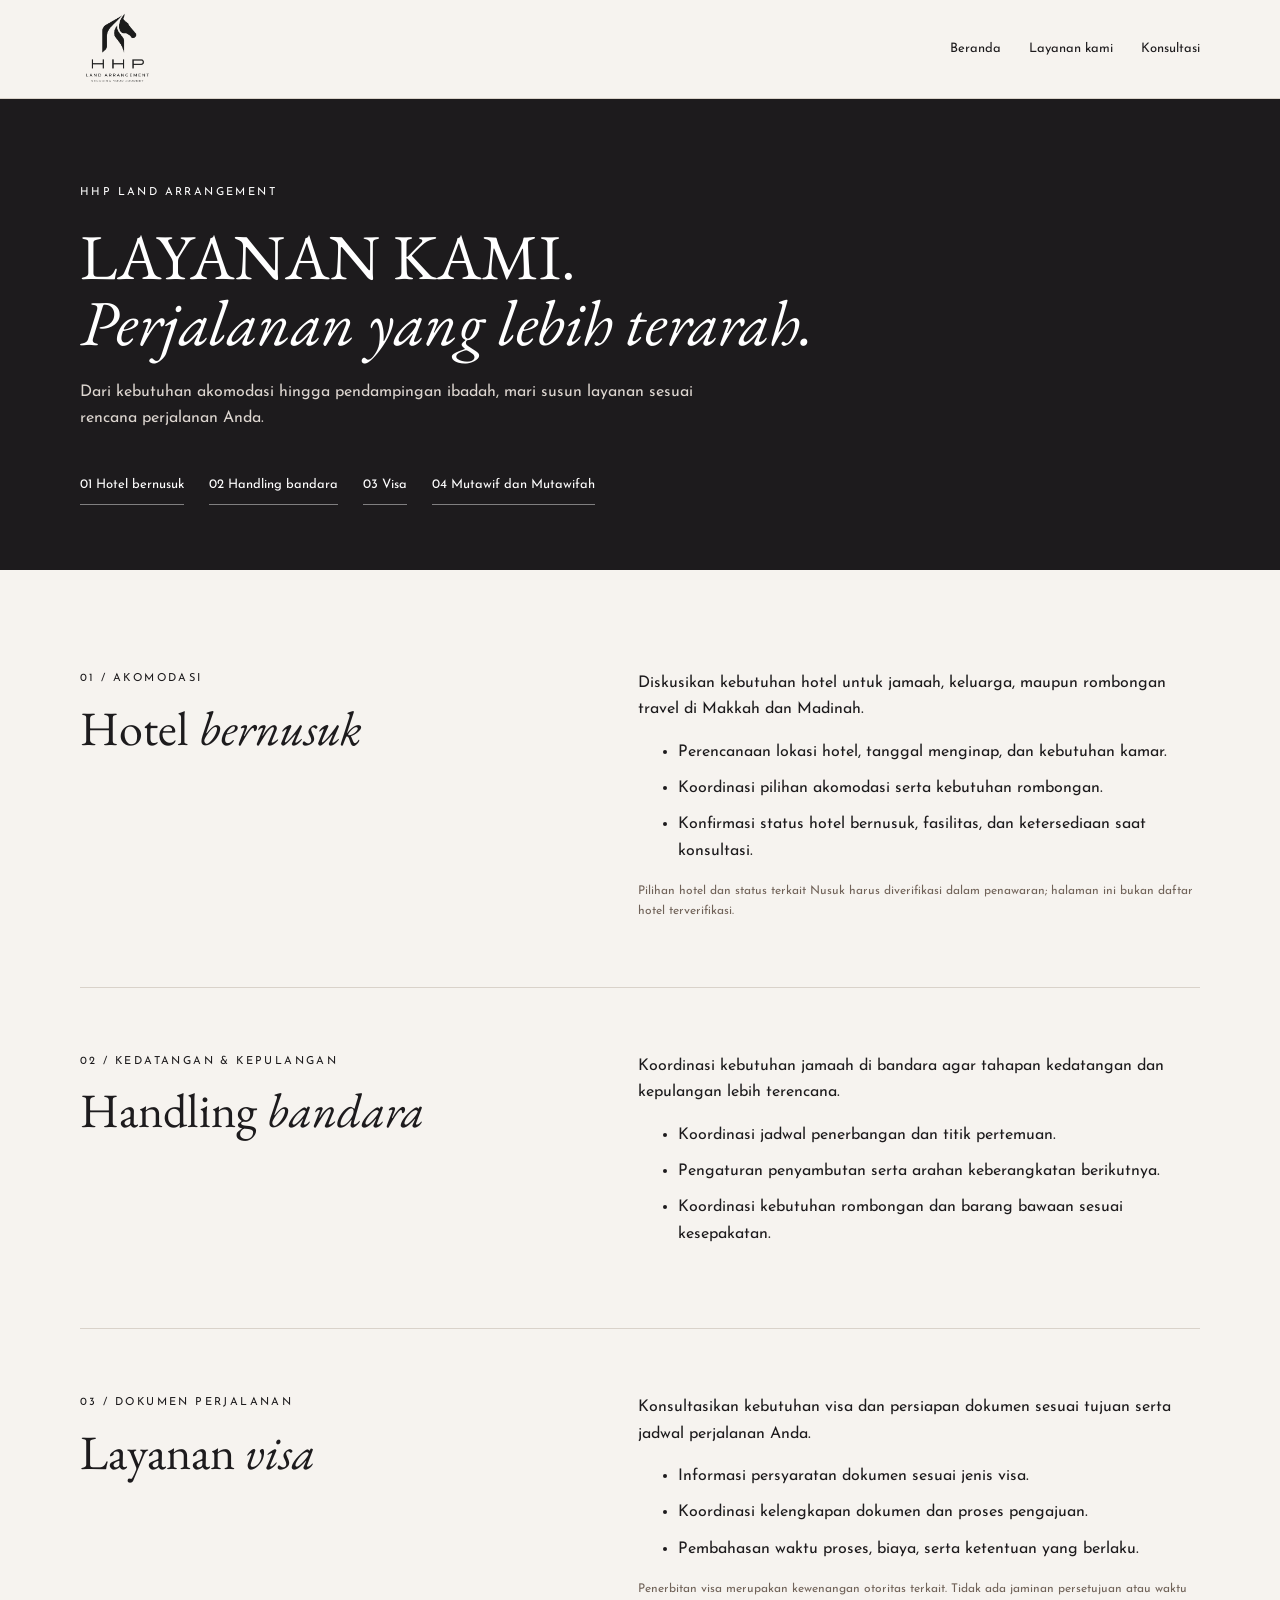
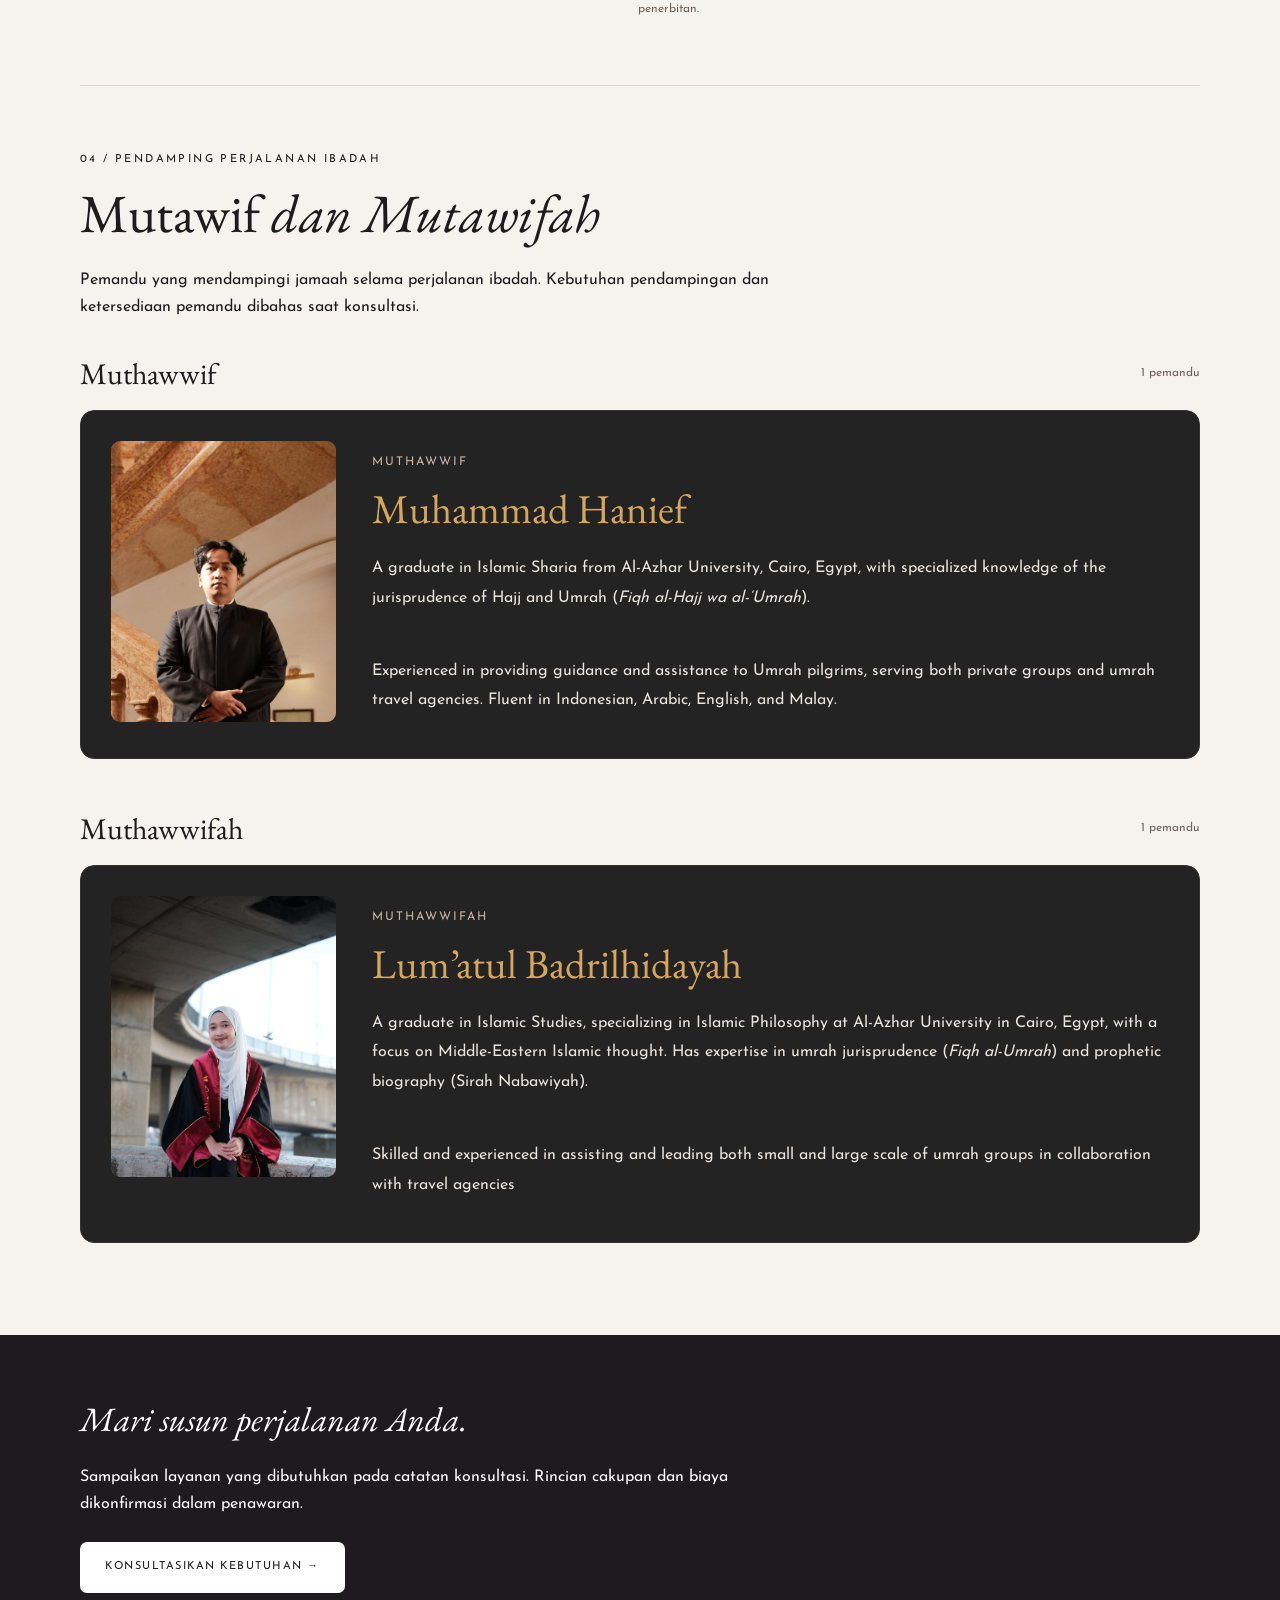
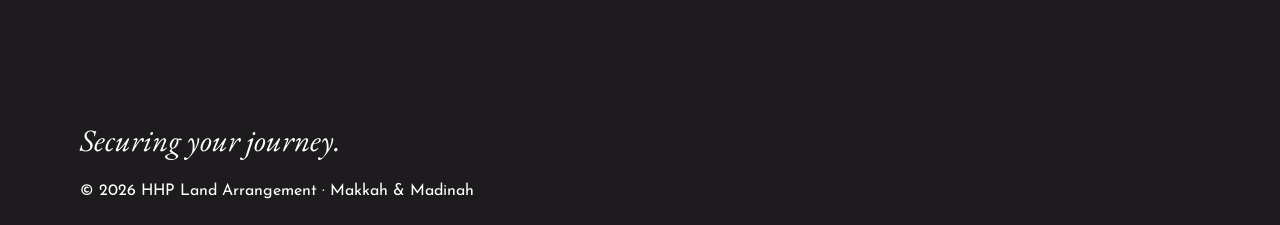
==== commit 6edc343c: "update slider di layanan" ====
--- a/layanan.html
+++ b/layanan.html
@@ -5,15 +5,25 @@
 <section id="bandara" class="service-detail"><div><p class="eyebrow">02 / KEDATANGAN & KEPULANGAN</p><h2>Handling <em>bandara</em></h2></div><div><p>Koordinasi kebutuhan jamaah di bandara agar tahapan kedatangan dan kepulangan lebih terencana.</p><ul><li>Koordinasi jadwal penerbangan dan titik pertemuan.</li><li>Pengaturan penyambutan serta arahan keberangkatan berikutnya.</li><li>Koordinasi kebutuhan rombongan dan barang bawaan sesuai kesepakatan.</li></ul></div></section>
 <section id="visa" class="service-detail"><div><p class="eyebrow">03 / DOKUMEN PERJALANAN</p><h2>Layanan <em>visa</em></h2></div><div><p>Konsultasikan kebutuhan visa dan persiapan dokumen sesuai tujuan serta jadwal perjalanan Anda.</p><ul><li>Informasi persyaratan dokumen sesuai jenis visa.</li><li>Koordinasi kelengkapan dokumen dan proses pengajuan.</li><li>Pembahasan waktu proses, biaya, serta ketentuan yang berlaku.</li></ul><p class="service-note">Penerbitan visa merupakan kewenangan otoritas terkait. Tidak ada jaminan persetujuan atau waktu penerbitan.</p></div></section>
 <section id="pemandu" class="guide-section"><p class="eyebrow">04 / PENDAMPING PERJALANAN IBADAH</p><h2>Mutawif <em>dan Mutawifah</em></h2><p>Pemandu yang mendampingi jamaah selama perjalanan ibadah. Kebutuhan pendampingan dan ketersediaan pemandu dibahas saat konsultasi.</p>
-<div class="guide-profiles">
-<article class="guide-profile" aria-labelledby="guide-name-2">
-<div class="guide-profile-photo"><img src="assets/guides/profil-2.jpg" alt="Muhammad Hanief — Mutawifah" loading="lazy" width="600" height="750"></div>
-<div class="guide-profile-content"><p class="guide-profile-category">Mutawifah</p><h3 id="guide-name-2">Muhammad Hanief</h3>
+<div class="guide-groups">
+<section class="guide-carousel" data-guide-carousel aria-labelledby="heading-mutawif">
+<div class="guide-carousel-heading"><h3 id="heading-mutawif">Muthawwif</h3><span class="guide-total">1 pemandu</span></div>
+<div class="guide-track" id="track-mutawif" data-guide-track tabindex="0" role="region" aria-label="Profil Muthawwif; geser untuk melihat pemandu lainnya">
+<article class="guide-profile" aria-labelledby="guide-name-2" role="group" aria-roledescription="slide" aria-label="1 dari 1">
+<div class="guide-profile-photo"><img src="assets/guides/profil-2.jpg" alt="Muhammad Hanief — Mutawif" loading="lazy" width="600" height="750" draggable="false"></div>
+<div class="guide-profile-content"><p class="guide-profile-category">Muthawwif</p><h3 id="guide-name-2">Muhammad Hanief</h3>
 <div class="guide-bio">A graduate in Islamic Sharia from Al-Azhar University, Cairo, Egypt, with specialized knowledge of the jurisprudence of Hajj and Umrah (<em>Fiqh al-Hajj wa al-‘Umrah</em>). <p><br></p><p>Experienced in providing guidance and assistance to Umrah pilgrims, serving both private groups and umrah travel agencies. Fluent in Indonesian, Arabic, English, and Malay.</p></div></div></article>
-<article class="guide-profile" aria-labelledby="guide-name-5">
-<div class="guide-profile-photo"><img src="assets/guides/profil-5.jpg" alt="Lum’atul Badrilhidayah — Mutawifah" loading="lazy" width="600" height="750"></div>
-<div class="guide-profile-content"><p class="guide-profile-category">Mutawifah</p><h3 id="guide-name-5">Lum’atul Badrilhidayah</h3>
+</div>
+</section>
+<section class="guide-carousel" data-guide-carousel aria-labelledby="heading-mutawifah">
+<div class="guide-carousel-heading"><h3 id="heading-mutawifah">Muthawwifah</h3><span class="guide-total">1 pemandu</span></div>
+<div class="guide-track" id="track-mutawifah" data-guide-track tabindex="0" role="region" aria-label="Profil Muthawwifah; geser untuk melihat pemandu lainnya">
+<article class="guide-profile" aria-labelledby="guide-name-5" role="group" aria-roledescription="slide" aria-label="1 dari 1">
+<div class="guide-profile-photo"><img src="assets/guides/profil-5.jpg" alt="Lum’atul Badrilhidayah — Mutawifah" loading="lazy" width="600" height="750" draggable="false"></div>
+<div class="guide-profile-content"><p class="guide-profile-category">Muthawwifah</p><h3 id="guide-name-5">Lum’atul Badrilhidayah</h3>
 <div class="guide-bio">A graduate in Islamic Studies, specializing in Islamic Philosophy at Al-Azhar University in Cairo, Egypt, with a focus on Middle-Eastern Islamic thought. Has expertise in umrah jurisprudence (<em>Fiqh al-Umrah</em>) and prophetic biography (Sirah Nabawiyah).<p><br></p><p>Skilled and experienced in assisting and leading both small and large scale of umrah groups in collaboration with travel agencies</p></div></div></article>
 </div>
+</section>
+</div>
 </section></div><section class="section-dark service-cta"><div class="container"><p class="italic-label">Mari susun perjalanan Anda.</p><p>Sampaikan layanan yang dibutuhkan pada catatan konsultasi. Rincian cakupan dan biaya dikonfirmasi dalam penawaran.</p><a class="button light" href="index.html#konsultasi">KONSULTASIKAN KEBUTUHAN →</a></div></section>
-</main><footer class="footer section-dark"><div class="container"><p class="italic-label">Securing your journey.</p><p>© 2026 HHP Land Arrangement · Makkah & Madinah</p></div></footer></body></html>+</main><footer class="footer section-dark"><div class="container"><p class="italic-label">Securing your journey.</p><p>© 2026 HHP Land Arrangement · Makkah & Madinah</p></div></footer><script src="js/guide-carousel.js" defer></script></body></html>
--- a/css/services.css
+++ b/css/services.css
@@ -17,3 +17,21 @@
 .bio-editor:focus-visible{outline:3px solid #b77d46;outline-offset:2px}.bio-editor p{margin:0 0 12px}
 @media(max-width:900px){.guide-profile{grid-template-columns:190px minmax(0,1fr);gap:25px;padding:25px}}
 @media(max-width:600px){.guide-profile{grid-template-columns:1fr;padding:22px;gap:22px}.guide-profile-photo{width:min(100%,260px)}.guide-profile-content{padding:0}.guide-profile h3{font-size:32px;margin-bottom:16px}.guide-bio{font-size:15px}}
+
+/* Independent category sliders: Muthawwif above Muthawwifah. */
+.guide-groups{display:grid;gap:40px;margin-top:36px;min-width:0}
+.guide-carousel{min-width:0}
+.guide-carousel-heading{display:flex;align-items:center;justify-content:space-between;gap:20px;margin-bottom:18px}
+.guide-carousel-heading h3{font-size:30px;line-height:1.2}
+.guide-total{font-size:12px;color:#706258;white-space:nowrap}
+.guide-track{display:grid;grid-auto-flow:column;grid-auto-columns:100%;gap:24px;align-items:start;overflow-x:auto;overscroll-behavior-x:contain;scroll-snap-type:x mandatory;scrollbar-width:thin;scrollbar-color:#b3946b #e9e2d8;border-radius:14px;padding-bottom:12px;min-width:0}
+.guide-track>.guide-profile{scroll-snap-align:start;scroll-snap-stop:always;min-width:0;box-shadow:none}
+.guide-track:focus-visible{outline:3px solid #b77d46;outline-offset:4px}
+.guide-carousel-controls{display:flex;align-items:center;justify-content:flex-end;gap:16px;margin-top:12px}
+.guide-carousel-controls[hidden]{display:none}
+.guide-arrow{display:grid;place-items:center;width:46px;height:46px;border:1px solid #b99b75;border-radius:50%;background:#242323;color:#e7bc7d;font-size:23px;line-height:1}
+.guide-arrow:hover:not(:disabled){background:#443a2d}.guide-arrow:disabled{opacity:.35;cursor:default}
+.guide-position{font-size:13px;min-width:45px;text-align:center;font-variant-numeric:tabular-nums}
+.guide-swipe-hint{font-size:12px;color:#706258;margin-top:10px}
+.guide-carousel .guide-empty{margin-top:0}
+@media(max-width:600px){.guide-groups{gap:30px}.guide-carousel-heading h3{font-size:27px}.guide-carousel-controls{justify-content:center}}
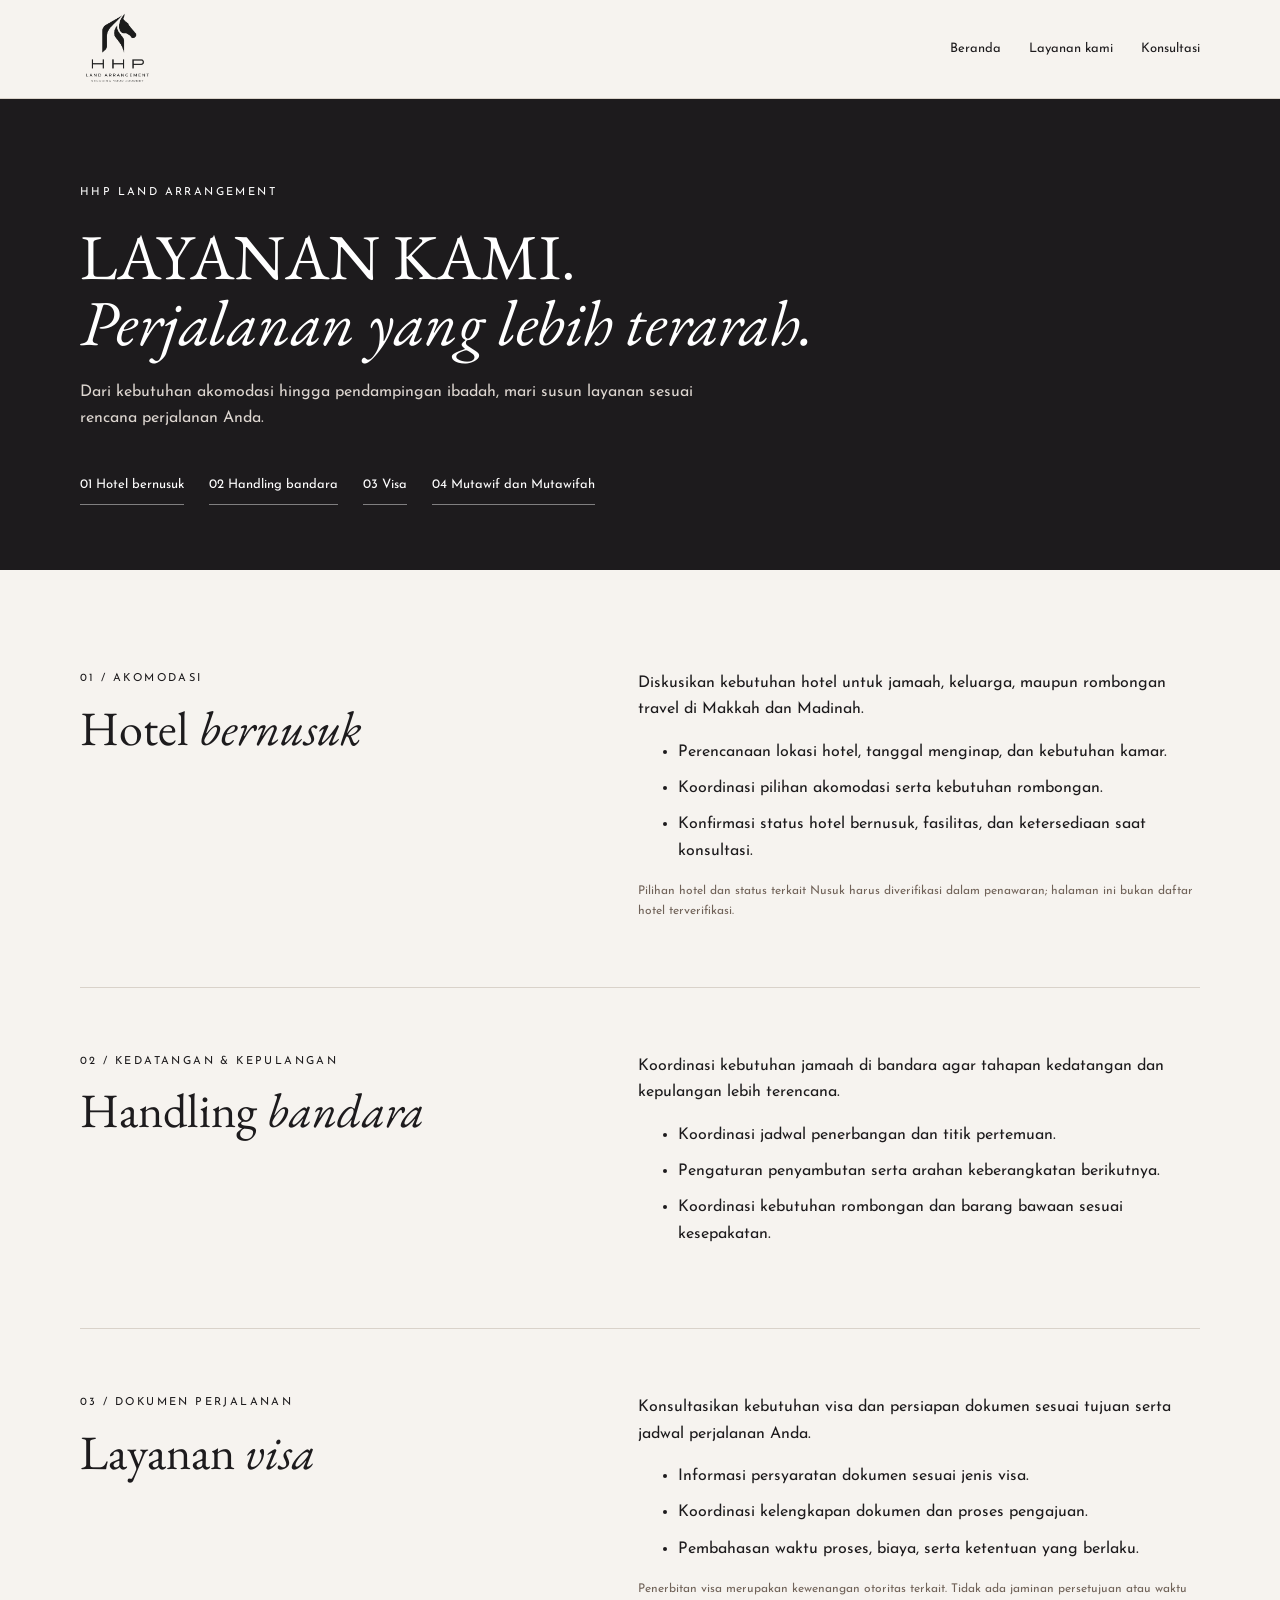
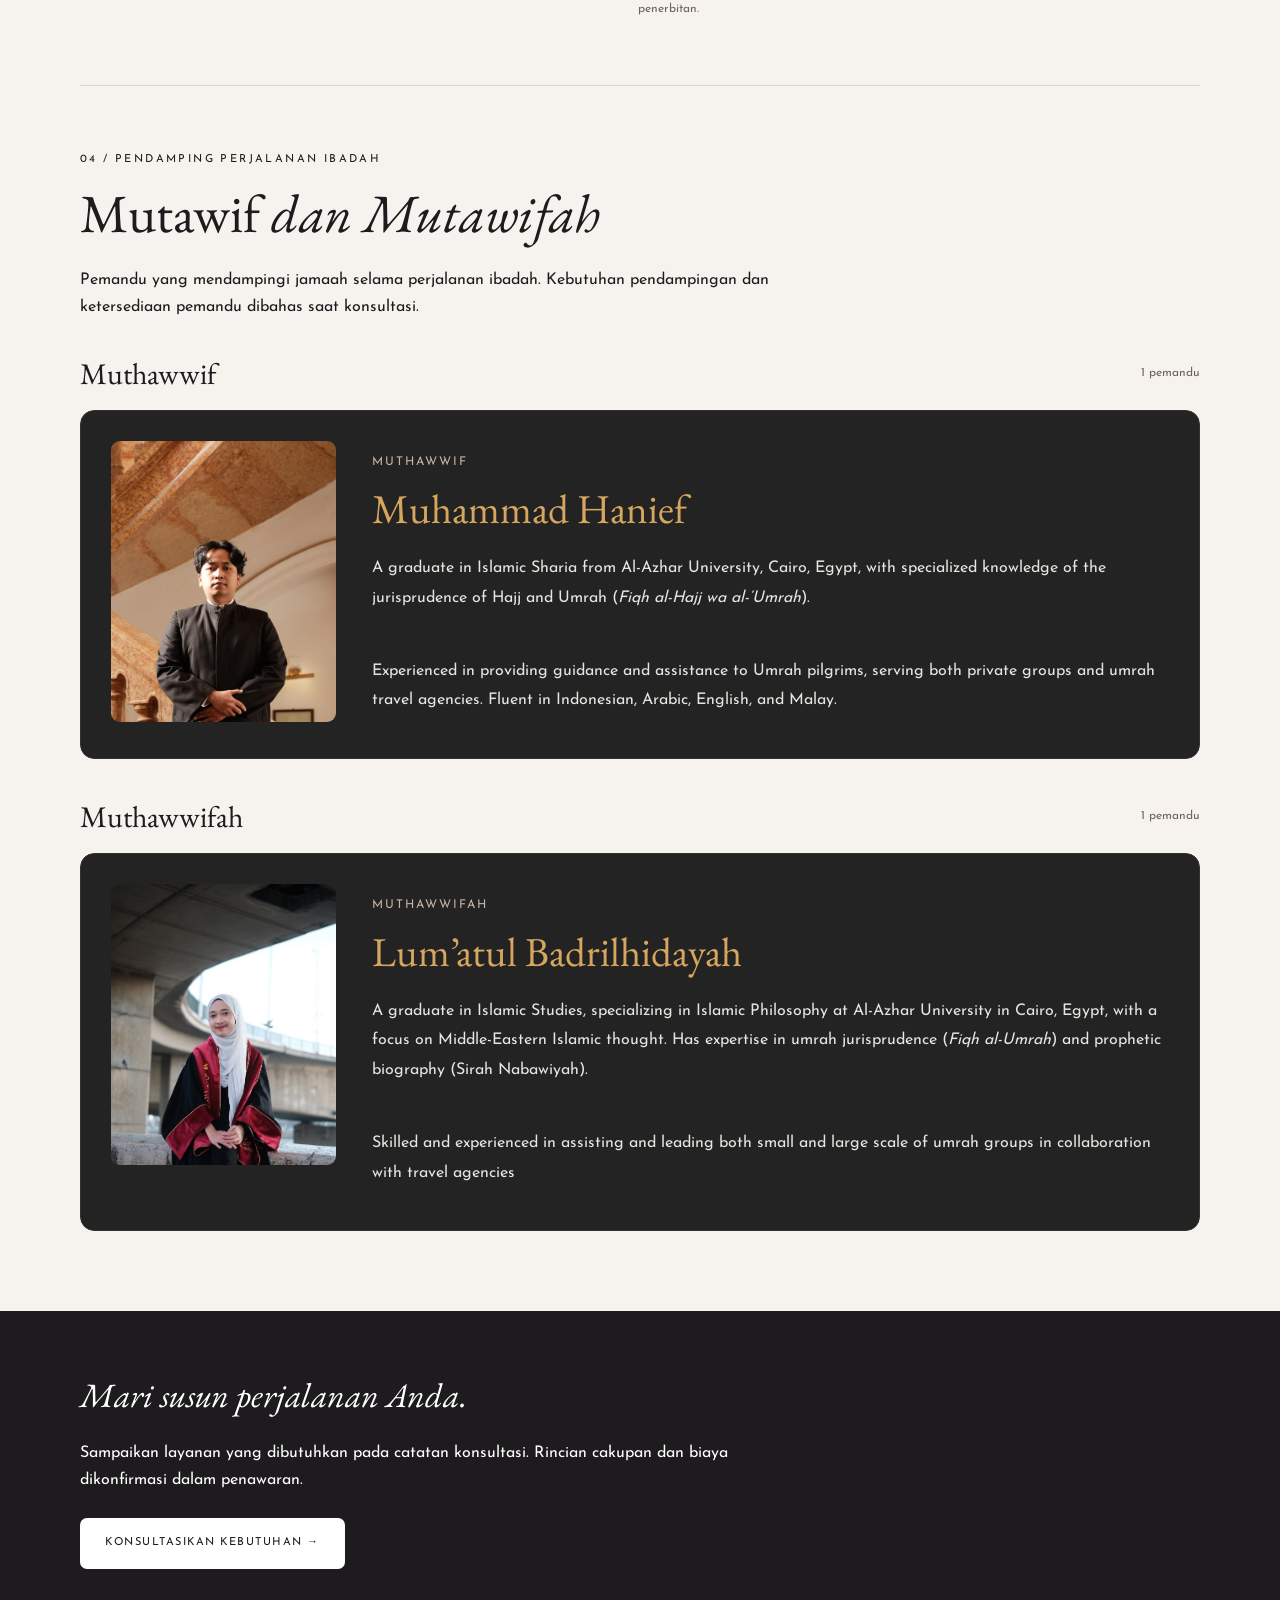
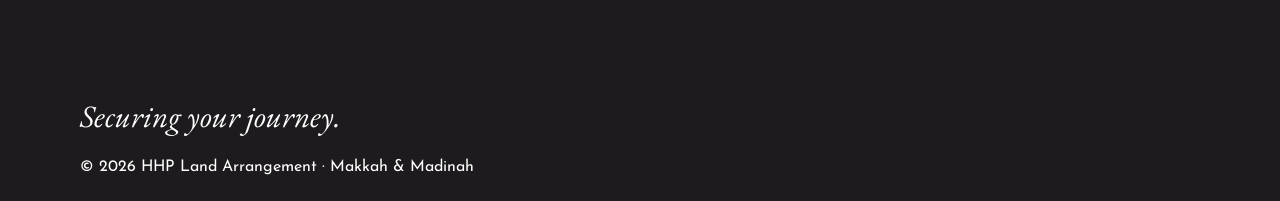
==== commit 5bfb612c: "update slider layanan" ====
--- a/layanan.html
+++ b/layanan.html
@@ -8,21 +8,25 @@
 <div class="guide-groups">
 <section class="guide-carousel" data-guide-carousel aria-labelledby="heading-mutawif">
 <div class="guide-carousel-heading"><h3 id="heading-mutawif">Muthawwif</h3><span class="guide-total">1 pemandu</span></div>
+<div class="guide-slider-stage">
 <div class="guide-track" id="track-mutawif" data-guide-track tabindex="0" role="region" aria-label="Profil Muthawwif; geser untuk melihat pemandu lainnya">
 <article class="guide-profile" aria-labelledby="guide-name-2" role="group" aria-roledescription="slide" aria-label="1 dari 1">
 <div class="guide-profile-photo"><img src="assets/guides/profil-2.jpg" alt="Muhammad Hanief — Mutawif" loading="lazy" width="600" height="750" draggable="false"></div>
 <div class="guide-profile-content"><p class="guide-profile-category">Muthawwif</p><h3 id="guide-name-2">Muhammad Hanief</h3>
 <div class="guide-bio">A graduate in Islamic Sharia from Al-Azhar University, Cairo, Egypt, with specialized knowledge of the jurisprudence of Hajj and Umrah (<em>Fiqh al-Hajj wa al-‘Umrah</em>). <p><br></p><p>Experienced in providing guidance and assistance to Umrah pilgrims, serving both private groups and umrah travel agencies. Fluent in Indonesian, Arabic, English, and Malay.</p></div></div></article>
 </div>
+</div>
 </section>
 <section class="guide-carousel" data-guide-carousel aria-labelledby="heading-mutawifah">
 <div class="guide-carousel-heading"><h3 id="heading-mutawifah">Muthawwifah</h3><span class="guide-total">1 pemandu</span></div>
+<div class="guide-slider-stage">
 <div class="guide-track" id="track-mutawifah" data-guide-track tabindex="0" role="region" aria-label="Profil Muthawwifah; geser untuk melihat pemandu lainnya">
 <article class="guide-profile" aria-labelledby="guide-name-5" role="group" aria-roledescription="slide" aria-label="1 dari 1">
 <div class="guide-profile-photo"><img src="assets/guides/profil-5.jpg" alt="Lum’atul Badrilhidayah — Mutawifah" loading="lazy" width="600" height="750" draggable="false"></div>
 <div class="guide-profile-content"><p class="guide-profile-category">Muthawwifah</p><h3 id="guide-name-5">Lum’atul Badrilhidayah</h3>
 <div class="guide-bio">A graduate in Islamic Studies, specializing in Islamic Philosophy at Al-Azhar University in Cairo, Egypt, with a focus on Middle-Eastern Islamic thought. Has expertise in umrah jurisprudence (<em>Fiqh al-Umrah</em>) and prophetic biography (Sirah Nabawiyah).<p><br></p><p>Skilled and experienced in assisting and leading both small and large scale of umrah groups in collaboration with travel agencies</p></div></div></article>
 </div>
+</div>
 </section>
 </div>
 </section></div><section class="section-dark service-cta"><div class="container"><p class="italic-label">Mari susun perjalanan Anda.</p><p>Sampaikan layanan yang dibutuhkan pada catatan konsultasi. Rincian cakupan dan biaya dikonfirmasi dalam penawaran.</p><a class="button light" href="index.html#konsultasi">KONSULTASIKAN KEBUTUHAN →</a></div></section>
--- a/css/services.css
+++ b/css/services.css
@@ -35,3 +35,19 @@
 .guide-swipe-hint{font-size:12px;color:#706258;margin-top:10px}
 .guide-carousel .guide-empty{margin-top:0}
 @media(max-width:600px){.guide-groups{gap:30px}.guide-carousel-heading h3{font-size:27px}.guide-carousel-controls{justify-content:center}}
+
+/* Side arrows: controls stay outside the profile, centered against the slider. */
+.guide-slider-stage{position:relative;min-width:0}
+.guide-slider-stage.has-multiple{margin-inline:58px;margin-bottom:36px}
+.guide-slider-stage .guide-track{padding-bottom:0;scrollbar-width:none}
+.guide-slider-stage .guide-track::-webkit-scrollbar{display:none}
+.guide-slider-stage .guide-carousel-controls{position:absolute;inset:0;display:grid;grid-template-columns:1fr 1fr;align-items:center;margin:0;pointer-events:none}
+.guide-slider-stage .guide-carousel-controls[hidden]{display:none}
+.guide-slider-stage .guide-arrow{pointer-events:auto;background:transparent;border:0;border-radius:8px;color:#b18445;width:48px;height:64px;padding:8px;position:absolute;top:50%;transform:translateY(-50%)}
+.guide-slider-stage [data-guide-prev]{left:-55px}
+.guide-slider-stage [data-guide-next]{right:-55px}
+.guide-slider-stage .guide-arrow:hover:not(:disabled){color:#7c5424;background:#b1844512}
+.guide-slider-stage .guide-arrow:disabled{opacity:.25}
+.guide-slider-stage .guide-position{position:absolute;bottom:-29px;left:50%;transform:translateX(-50%);color:#706258;line-height:20px}
+.guide-slider-stage+.guide-swipe-hint{text-align:center}
+@media(max-width:600px){.guide-slider-stage.has-multiple{margin-inline:38px}.guide-slider-stage .guide-arrow{width:36px;height:54px;padding:6px}.guide-slider-stage [data-guide-prev]{left:-38px}.guide-slider-stage [data-guide-next]{right:-38px}.guide-slider-stage .guide-arrow svg{width:20px;height:32px}}
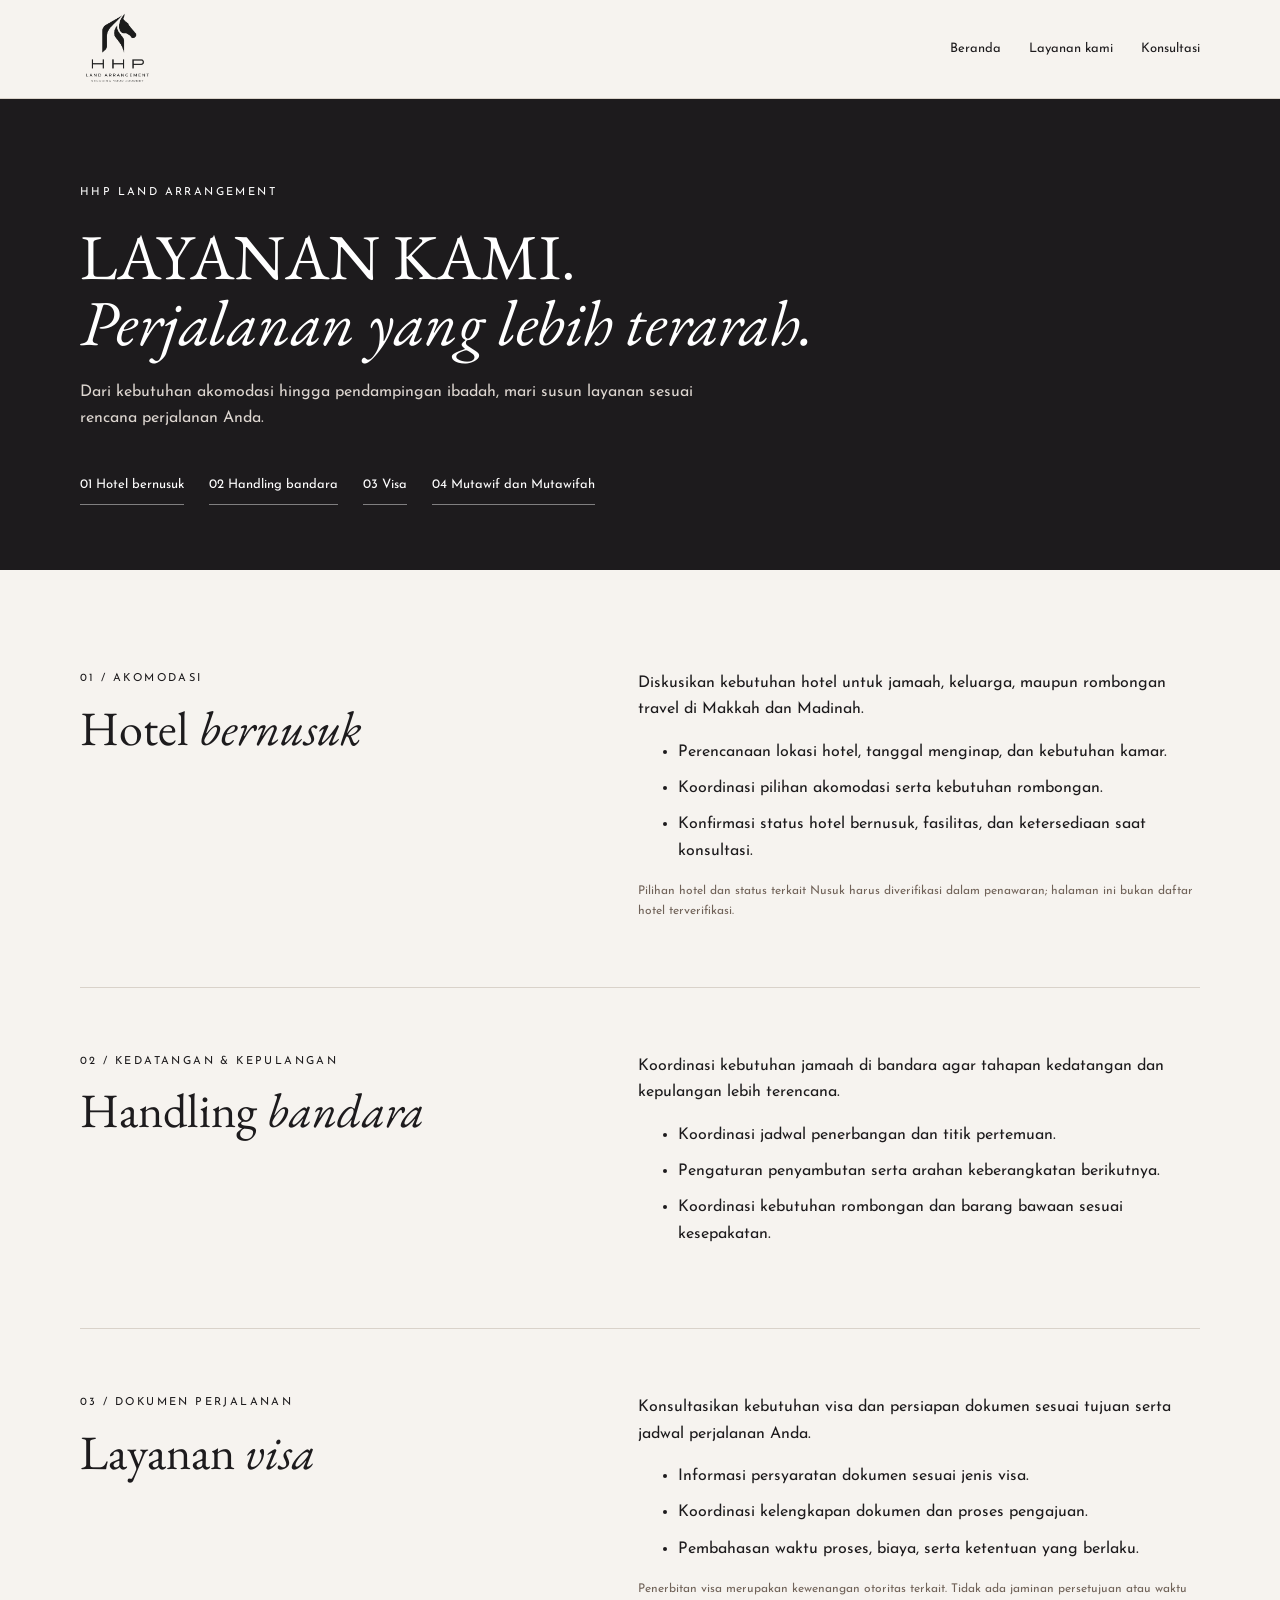
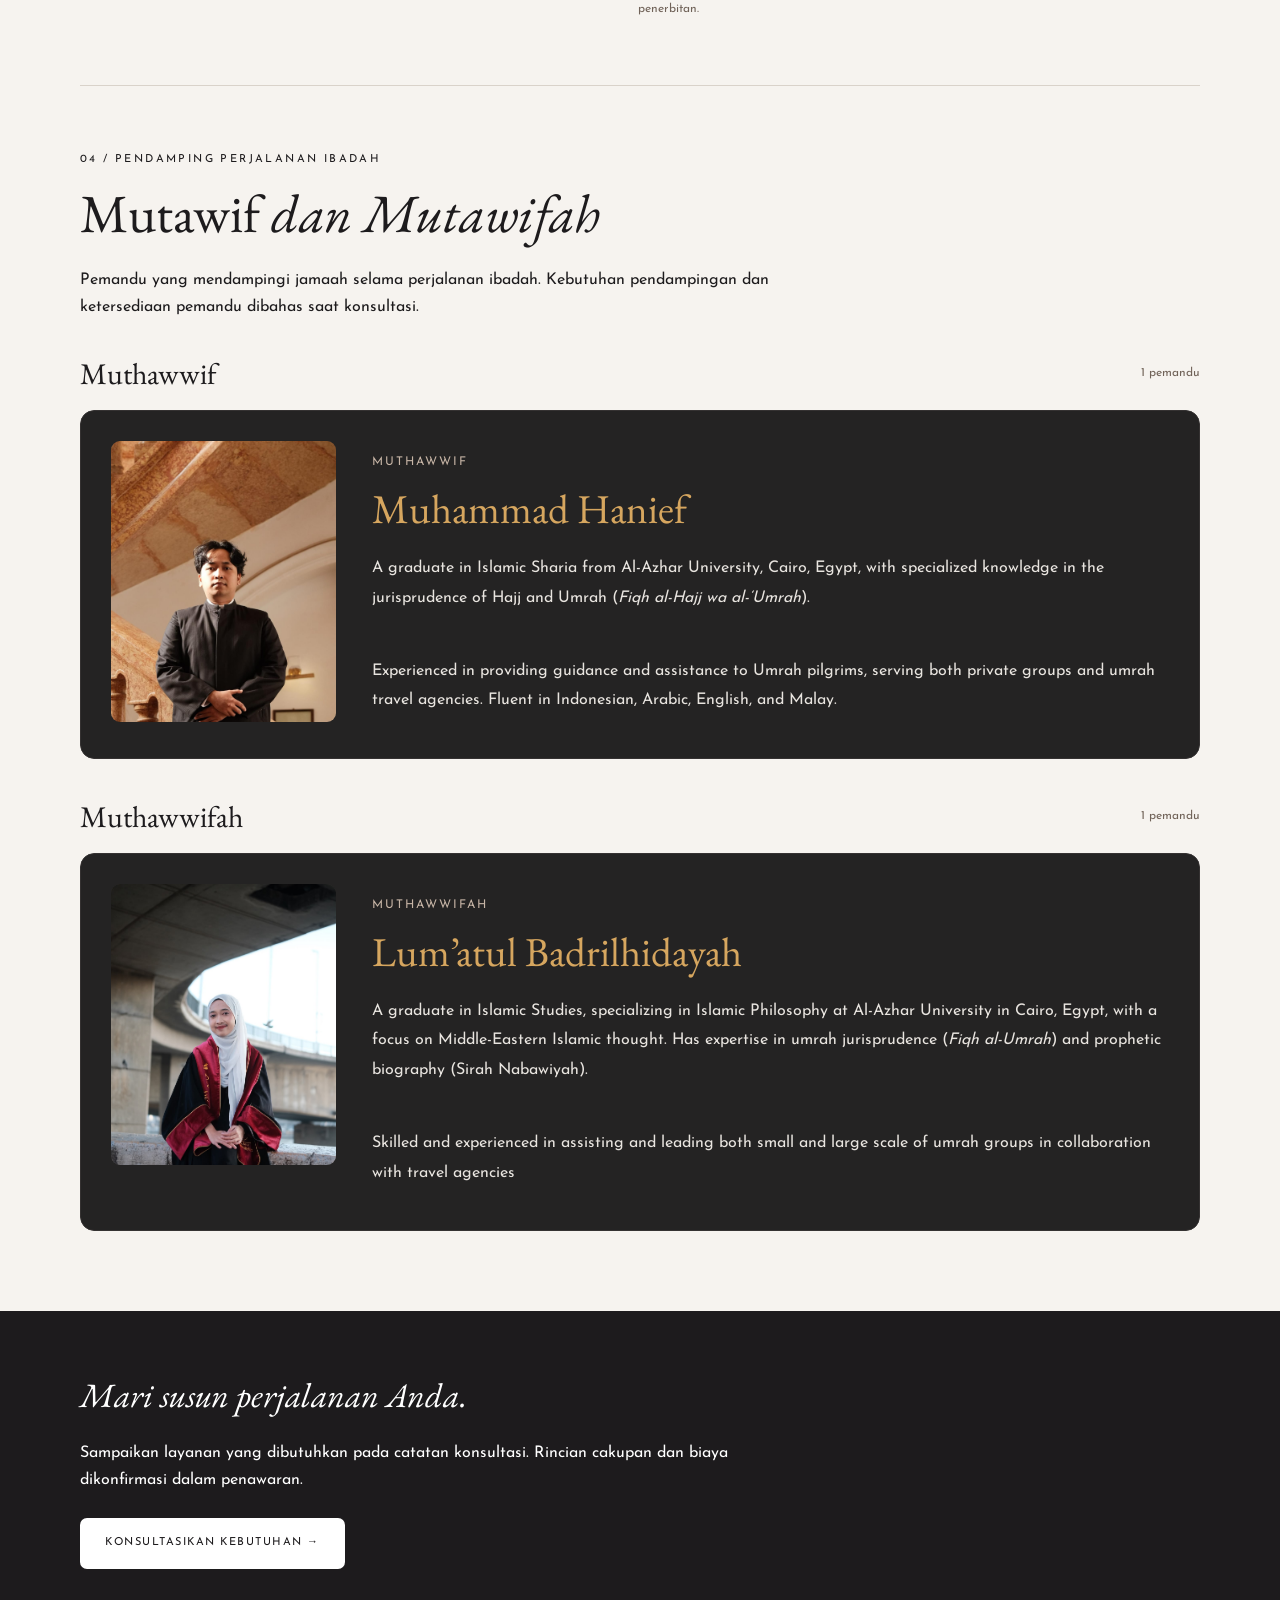
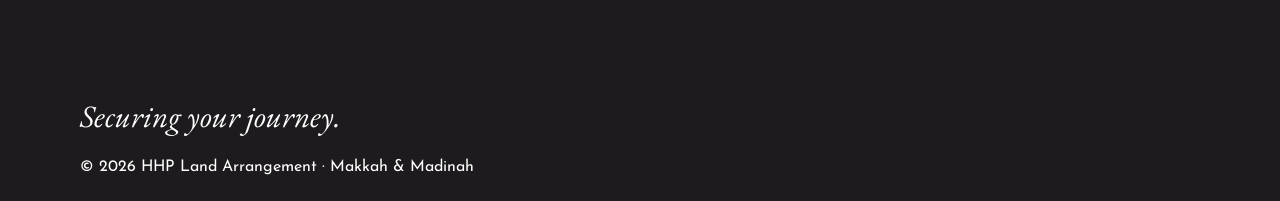
==== commit bc1140a9: "Update layanan.html" ====
--- a/layanan.html
+++ b/layanan.html
@@ -13,7 +13,7 @@
 <article class="guide-profile" aria-labelledby="guide-name-2" role="group" aria-roledescription="slide" aria-label="1 dari 1">
 <div class="guide-profile-photo"><img src="assets/guides/profil-2.jpg" alt="Muhammad Hanief — Mutawif" loading="lazy" width="600" height="750" draggable="false"></div>
 <div class="guide-profile-content"><p class="guide-profile-category">Muthawwif</p><h3 id="guide-name-2">Muhammad Hanief</h3>
-<div class="guide-bio">A graduate in Islamic Sharia from Al-Azhar University, Cairo, Egypt, with specialized knowledge of the jurisprudence of Hajj and Umrah (<em>Fiqh al-Hajj wa al-‘Umrah</em>). <p><br></p><p>Experienced in providing guidance and assistance to Umrah pilgrims, serving both private groups and umrah travel agencies. Fluent in Indonesian, Arabic, English, and Malay.</p></div></div></article>
+<div class="guide-bio">A graduate in Islamic Sharia from Al-Azhar University, Cairo, Egypt, with specialized knowledge in the jurisprudence of Hajj and Umrah (<em>Fiqh al-Hajj wa al-‘Umrah</em>). <p><br></p><p>Experienced in providing guidance and assistance to Umrah pilgrims, serving both private groups and umrah travel agencies. Fluent in Indonesian, Arabic, English, and Malay.</p></div></div></article>
 </div>
 </div>
 </section>
@@ -30,4 +30,4 @@
 </section>
 </div>
 </section></div><section class="section-dark service-cta"><div class="container"><p class="italic-label">Mari susun perjalanan Anda.</p><p>Sampaikan layanan yang dibutuhkan pada catatan konsultasi. Rincian cakupan dan biaya dikonfirmasi dalam penawaran.</p><a class="button light" href="index.html#konsultasi">KONSULTASIKAN KEBUTUHAN →</a></div></section>
-</main><footer class="footer section-dark"><div class="container"><p class="italic-label">Securing your journey.</p><p>© 2026 HHP Land Arrangement · Makkah & Madinah</p></div></footer><script src="js/guide-carousel.js" defer></script></body></html>+</main><footer class="footer section-dark"><div class="container"><p class="italic-label">Securing your journey.</p><p>© 2026 HHP Land Arrangement · Makkah & Madinah</p></div></footer><script src="js/guide-carousel.js" defer></script></body></html>
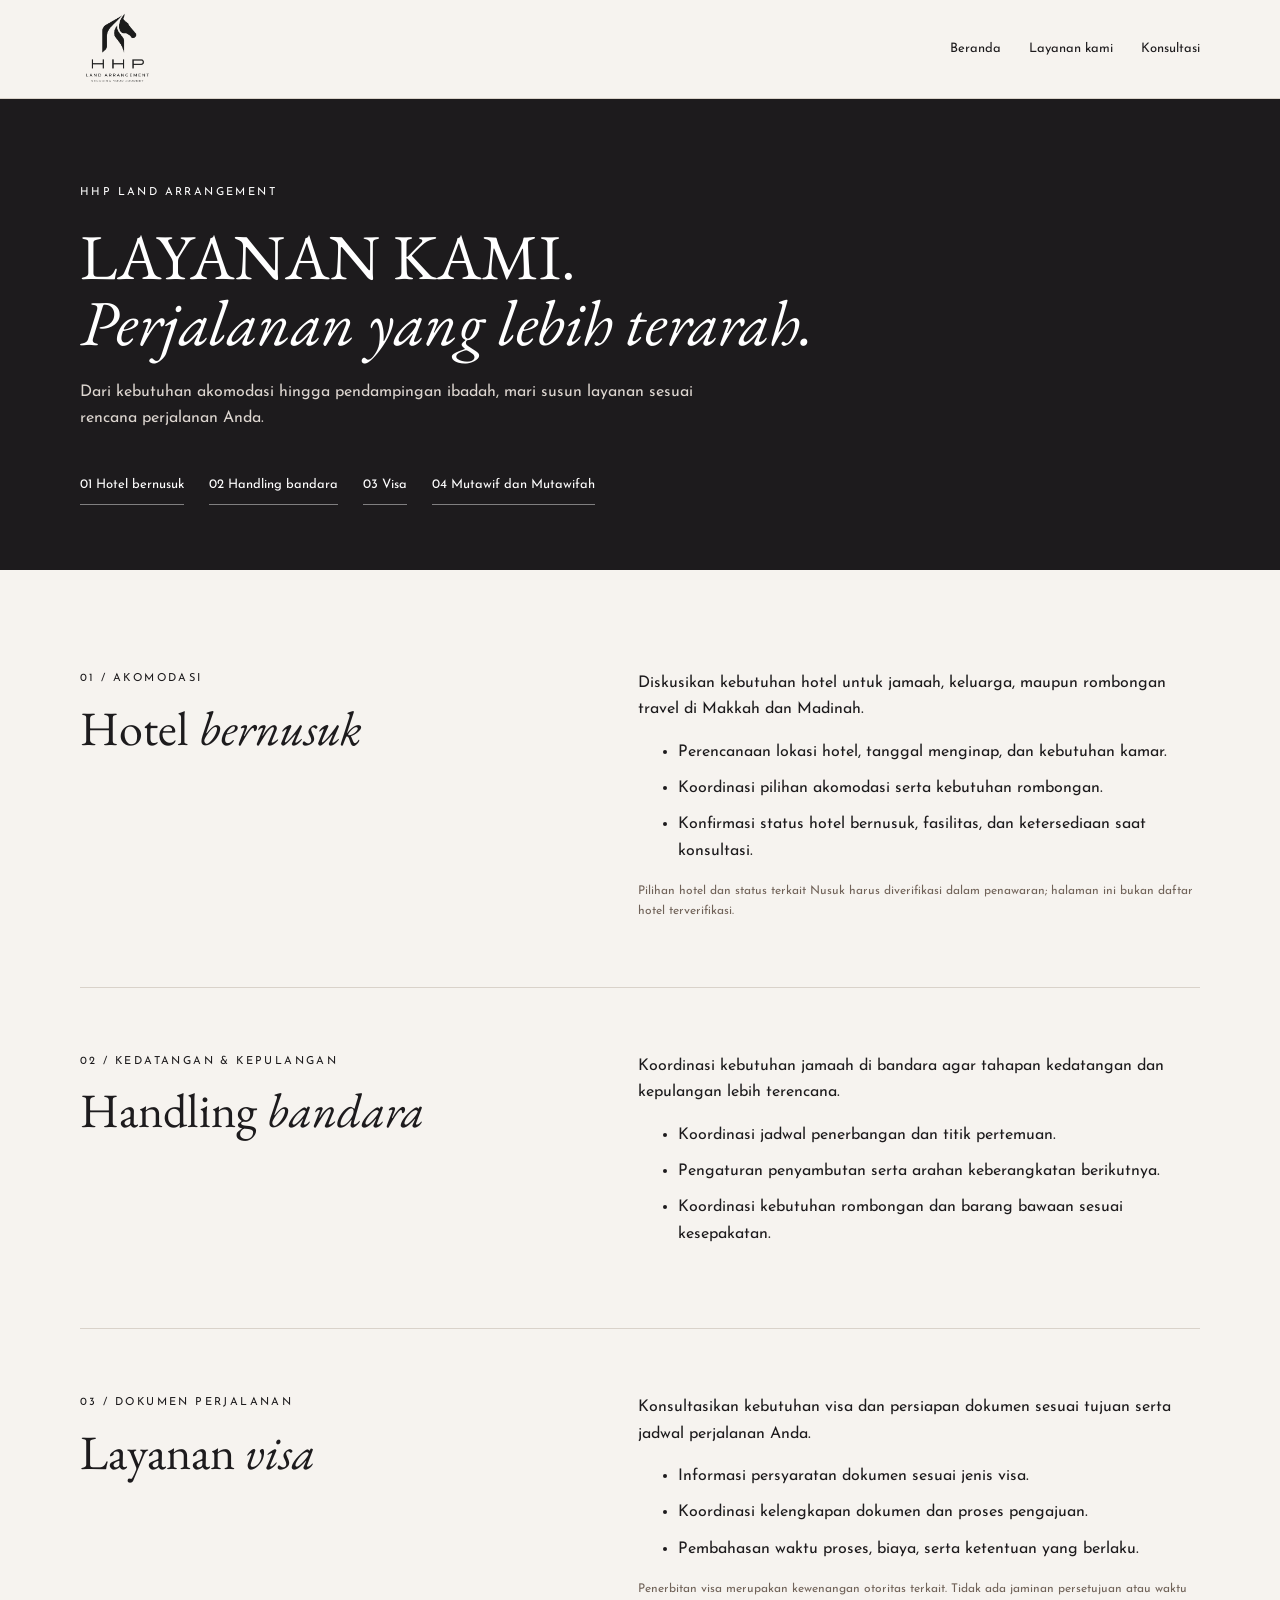
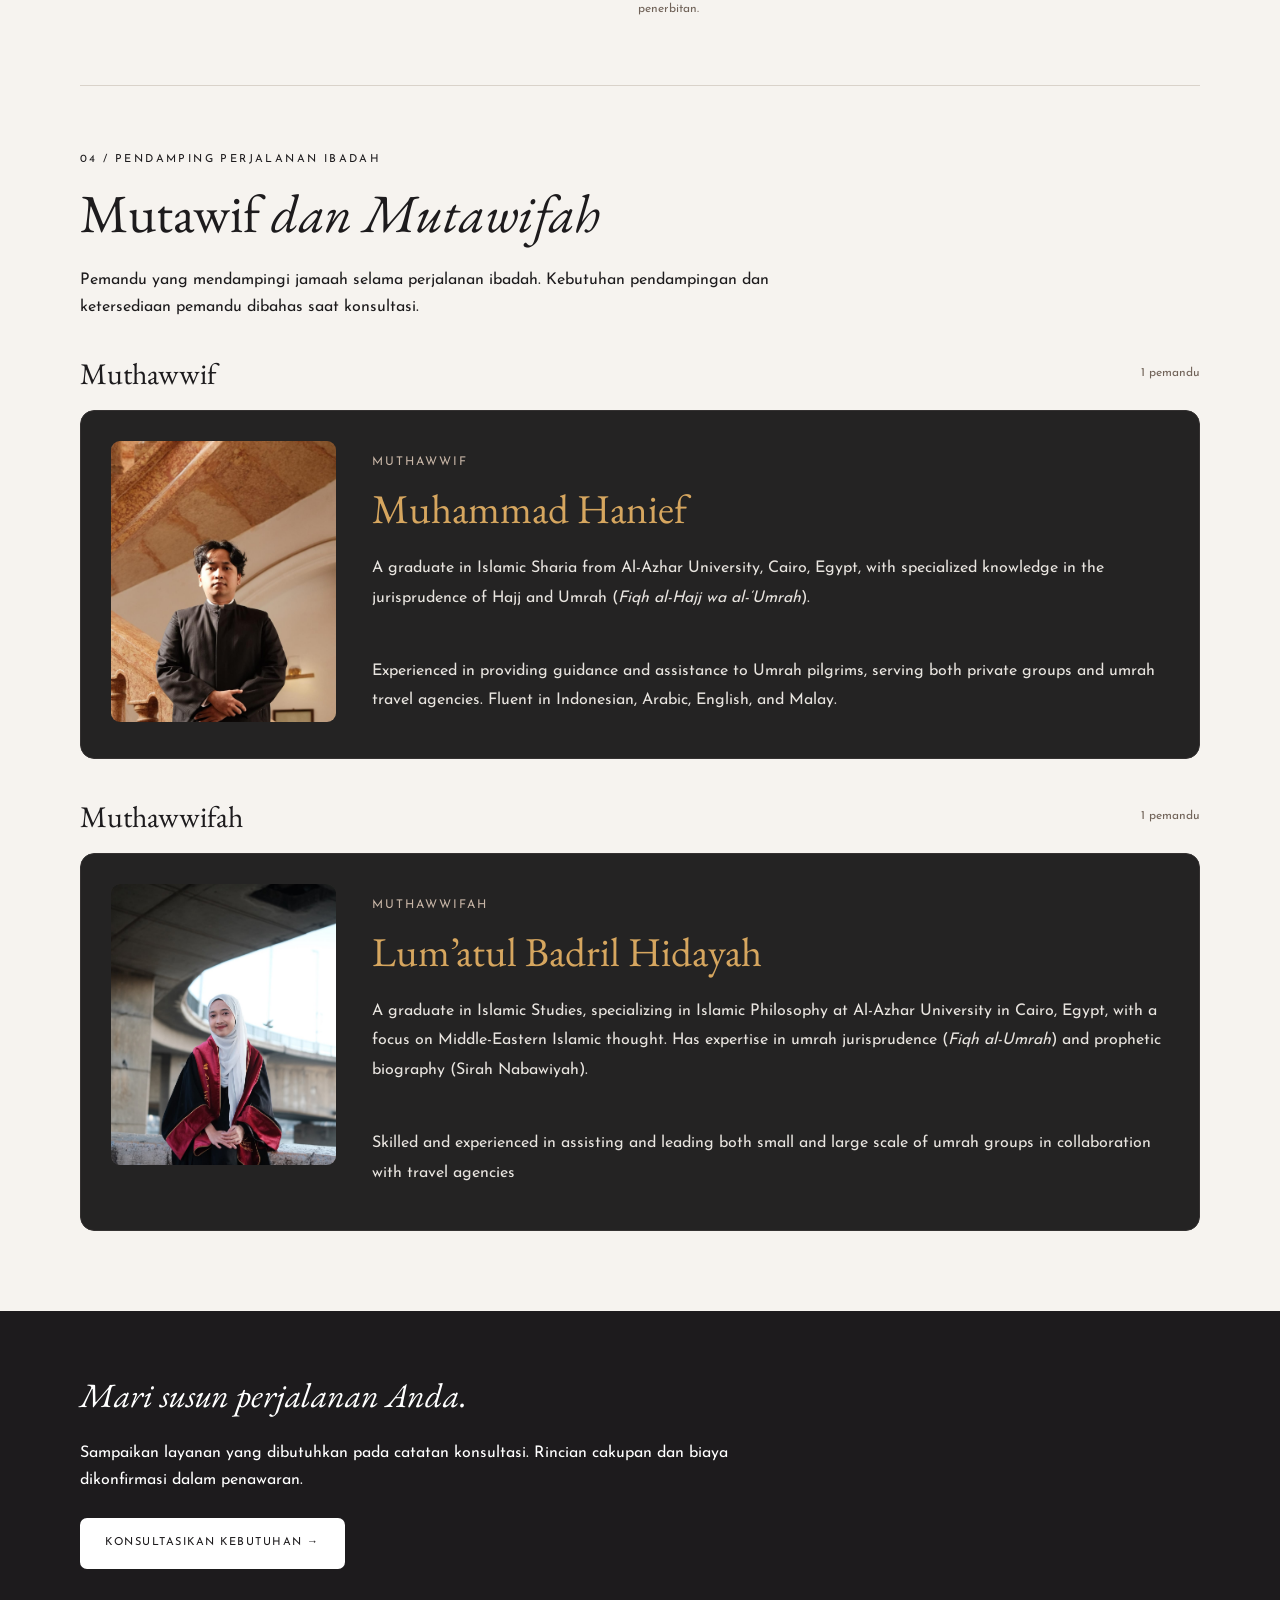
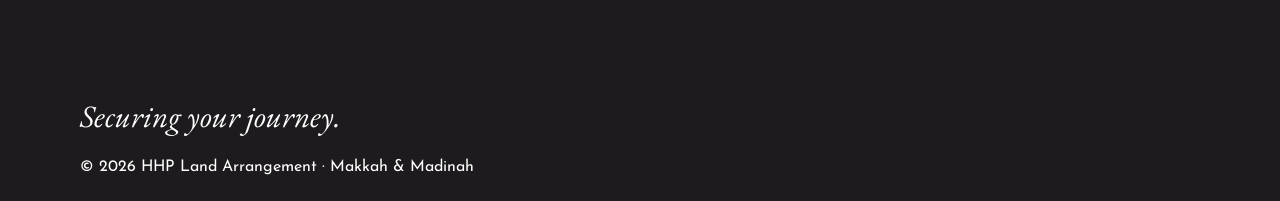
==== commit e765a5ff: "Update layanan.html" ====
--- a/layanan.html
+++ b/layanan.html
@@ -23,7 +23,7 @@
 <div class="guide-track" id="track-mutawifah" data-guide-track tabindex="0" role="region" aria-label="Profil Muthawwifah; geser untuk melihat pemandu lainnya">
 <article class="guide-profile" aria-labelledby="guide-name-5" role="group" aria-roledescription="slide" aria-label="1 dari 1">
 <div class="guide-profile-photo"><img src="assets/guides/profil-5.jpg" alt="Lum’atul Badrilhidayah — Mutawifah" loading="lazy" width="600" height="750" draggable="false"></div>
-<div class="guide-profile-content"><p class="guide-profile-category">Muthawwifah</p><h3 id="guide-name-5">Lum’atul Badrilhidayah</h3>
+<div class="guide-profile-content"><p class="guide-profile-category">Muthawwifah</p><h3 id="guide-name-5">Lum’atul Badril Hidayah</h3>
 <div class="guide-bio">A graduate in Islamic Studies, specializing in Islamic Philosophy at Al-Azhar University in Cairo, Egypt, with a focus on Middle-Eastern Islamic thought. Has expertise in umrah jurisprudence (<em>Fiqh al-Umrah</em>) and prophetic biography (Sirah Nabawiyah).<p><br></p><p>Skilled and experienced in assisting and leading both small and large scale of umrah groups in collaboration with travel agencies</p></div></div></article>
 </div>
 </div>
